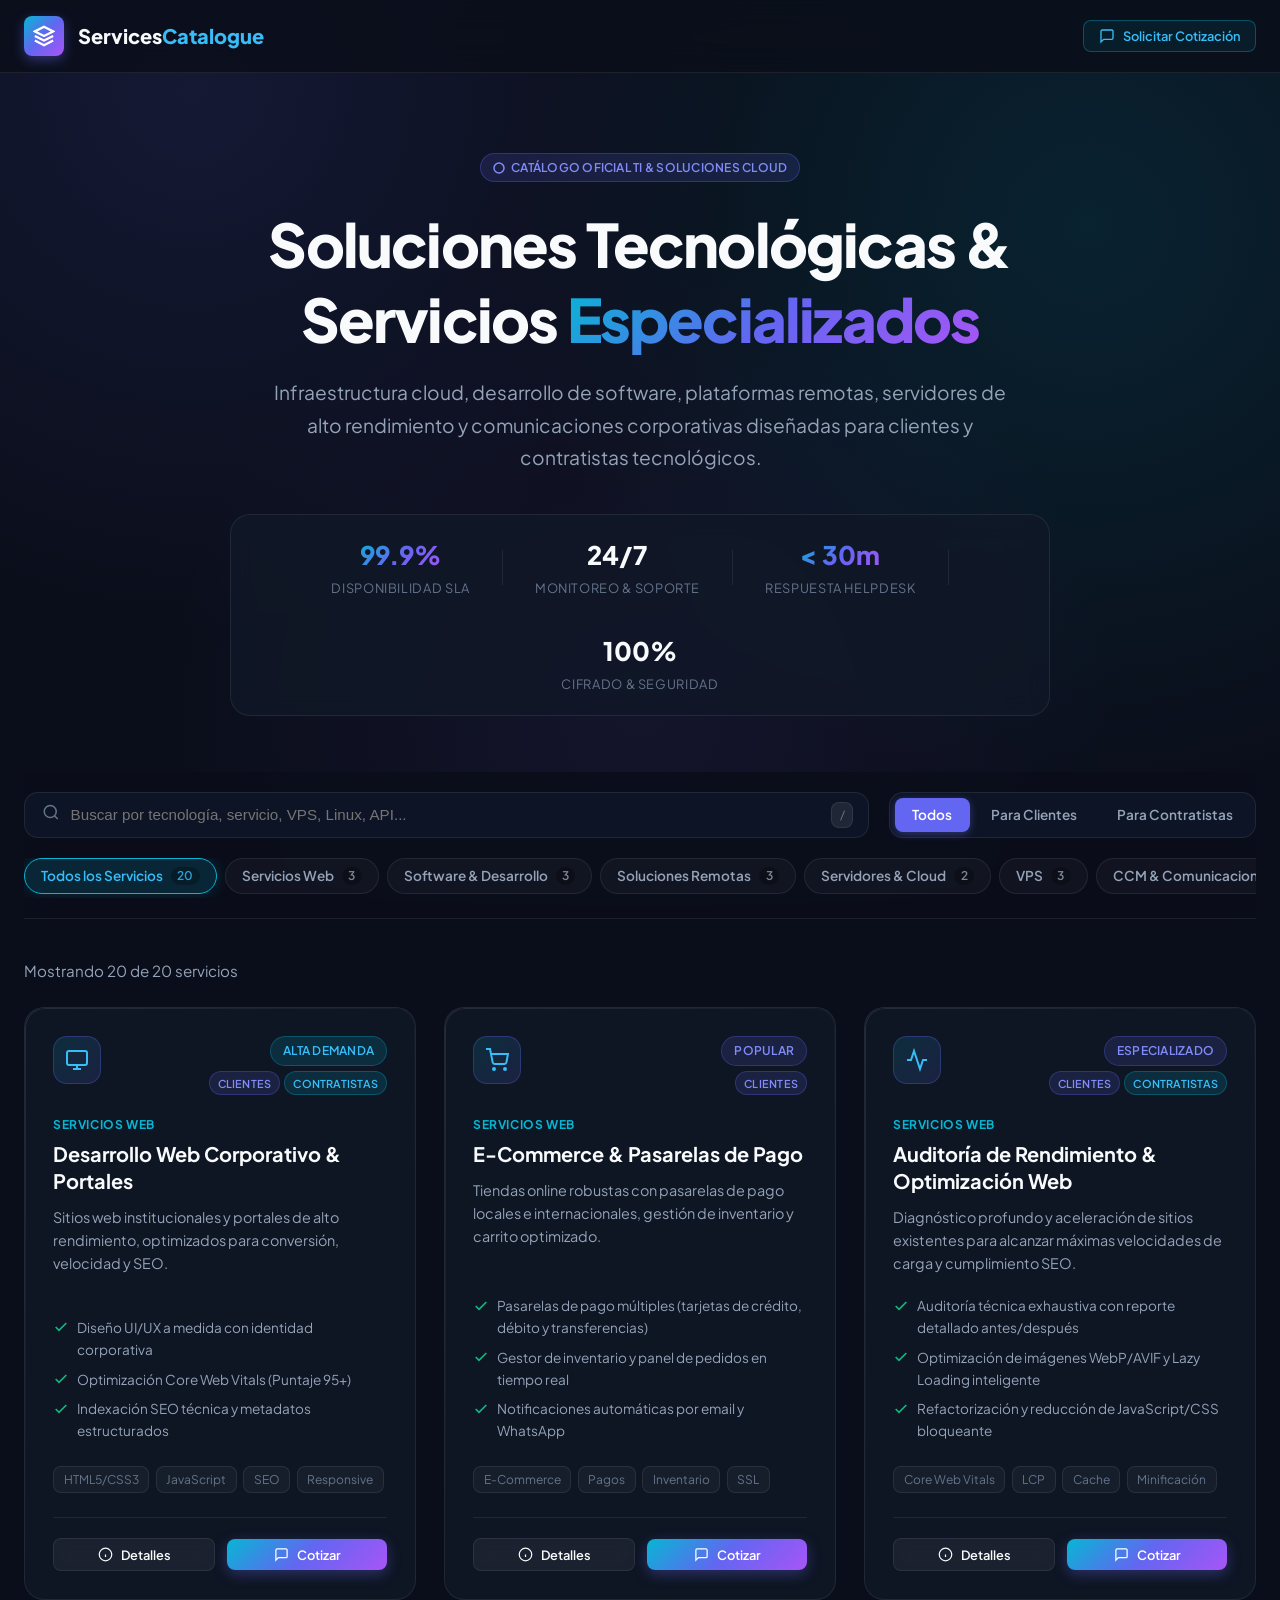
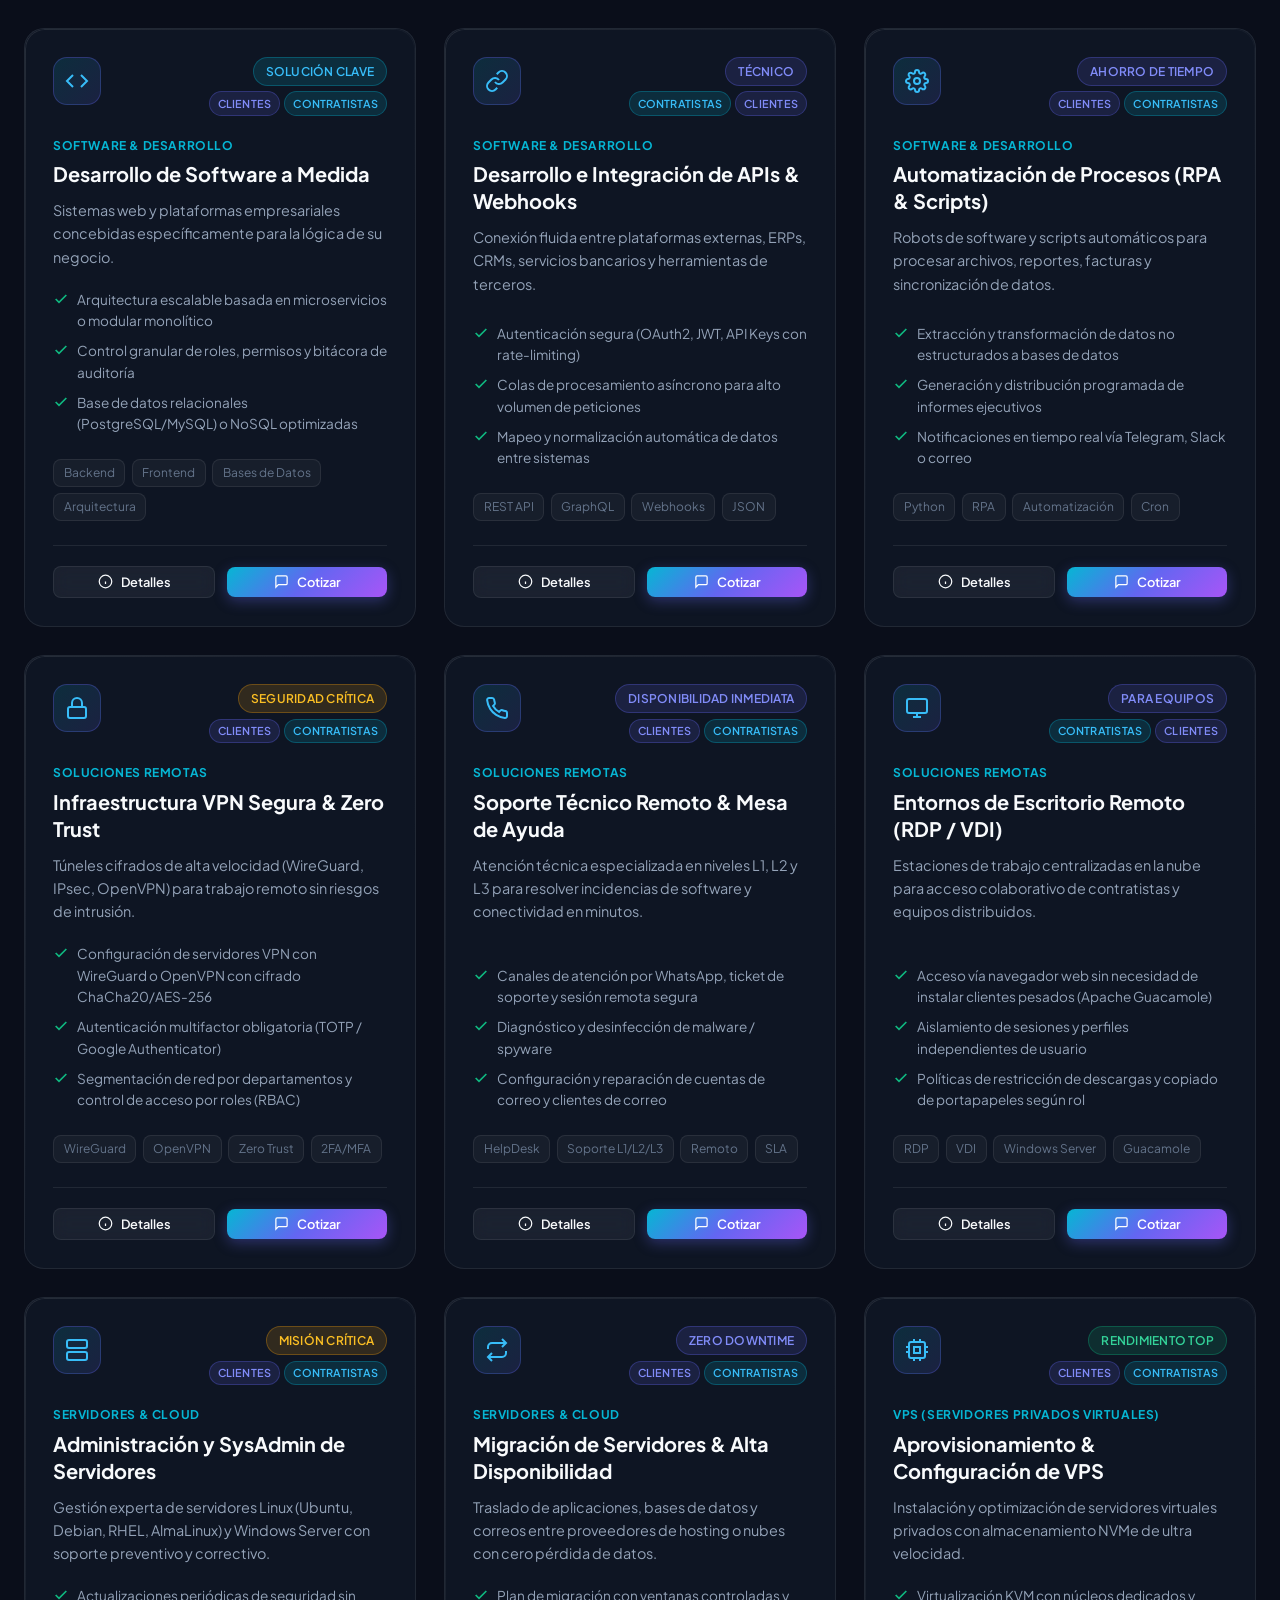
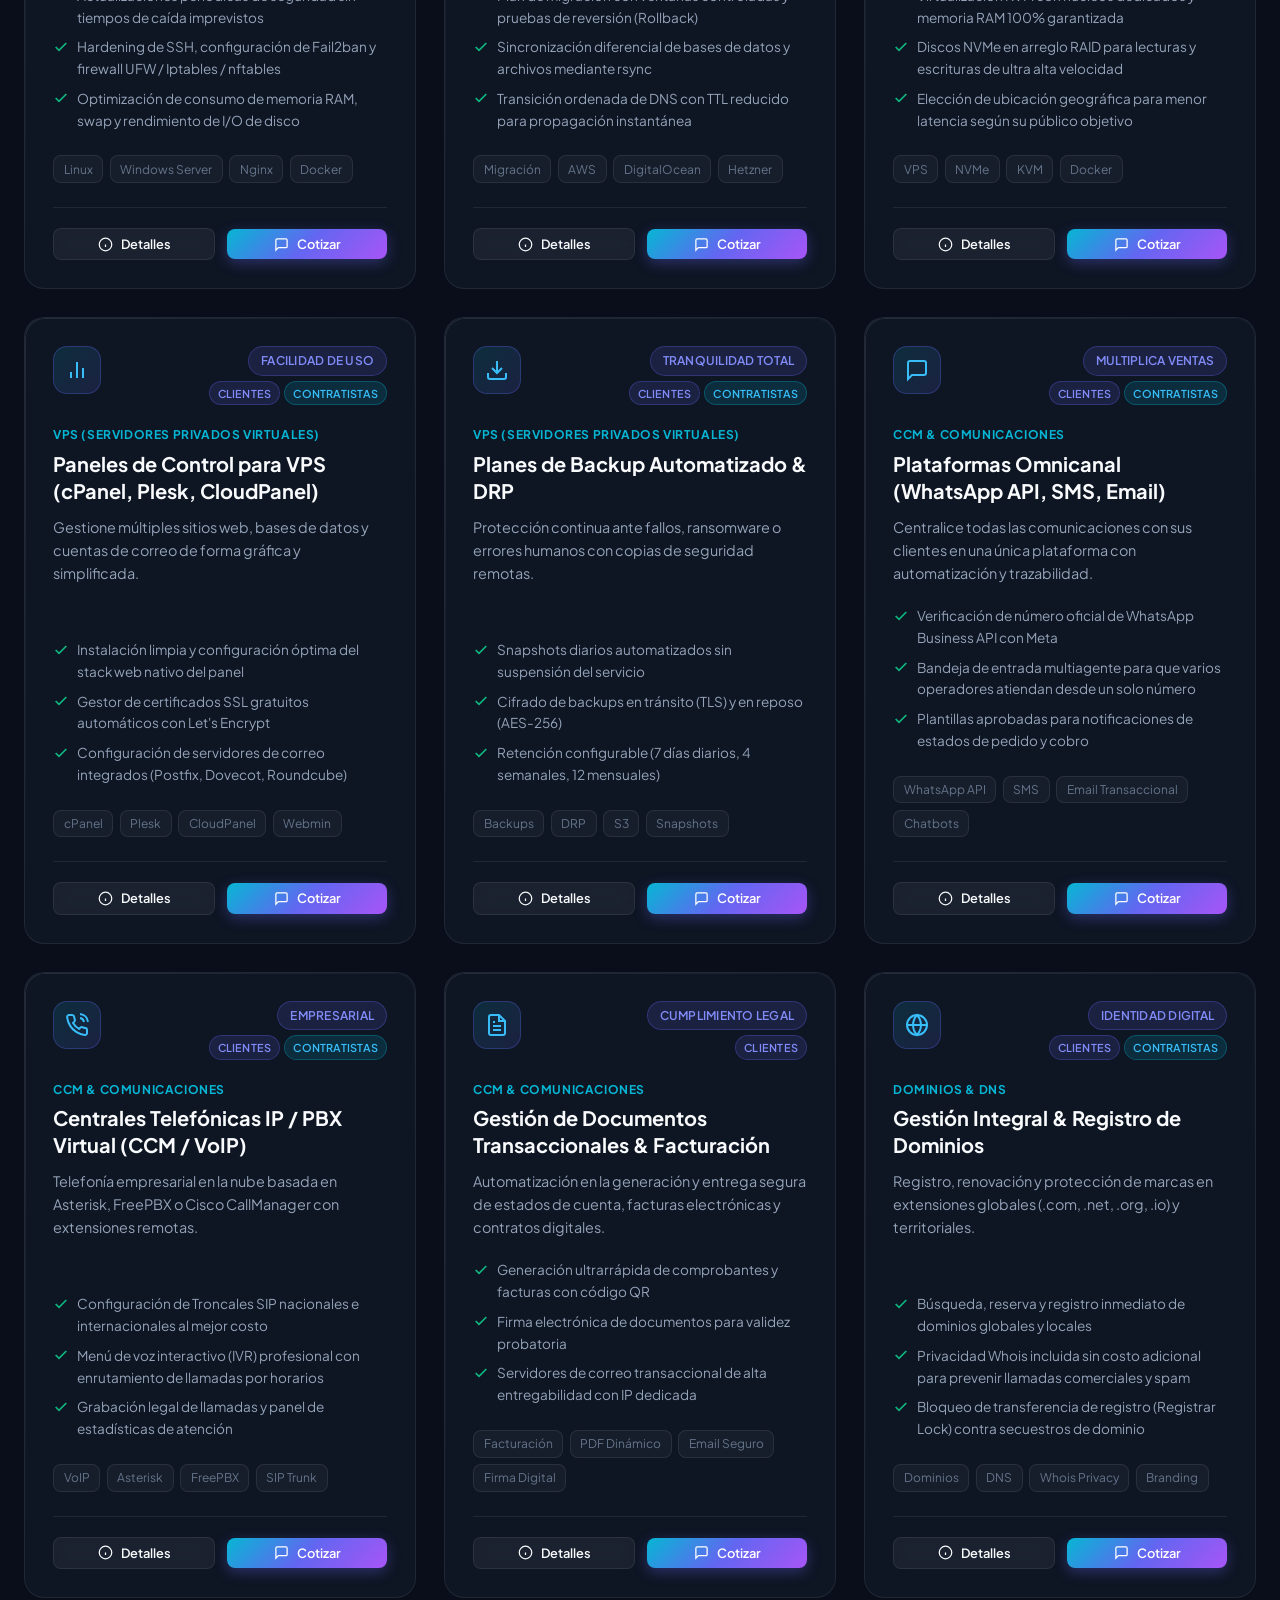
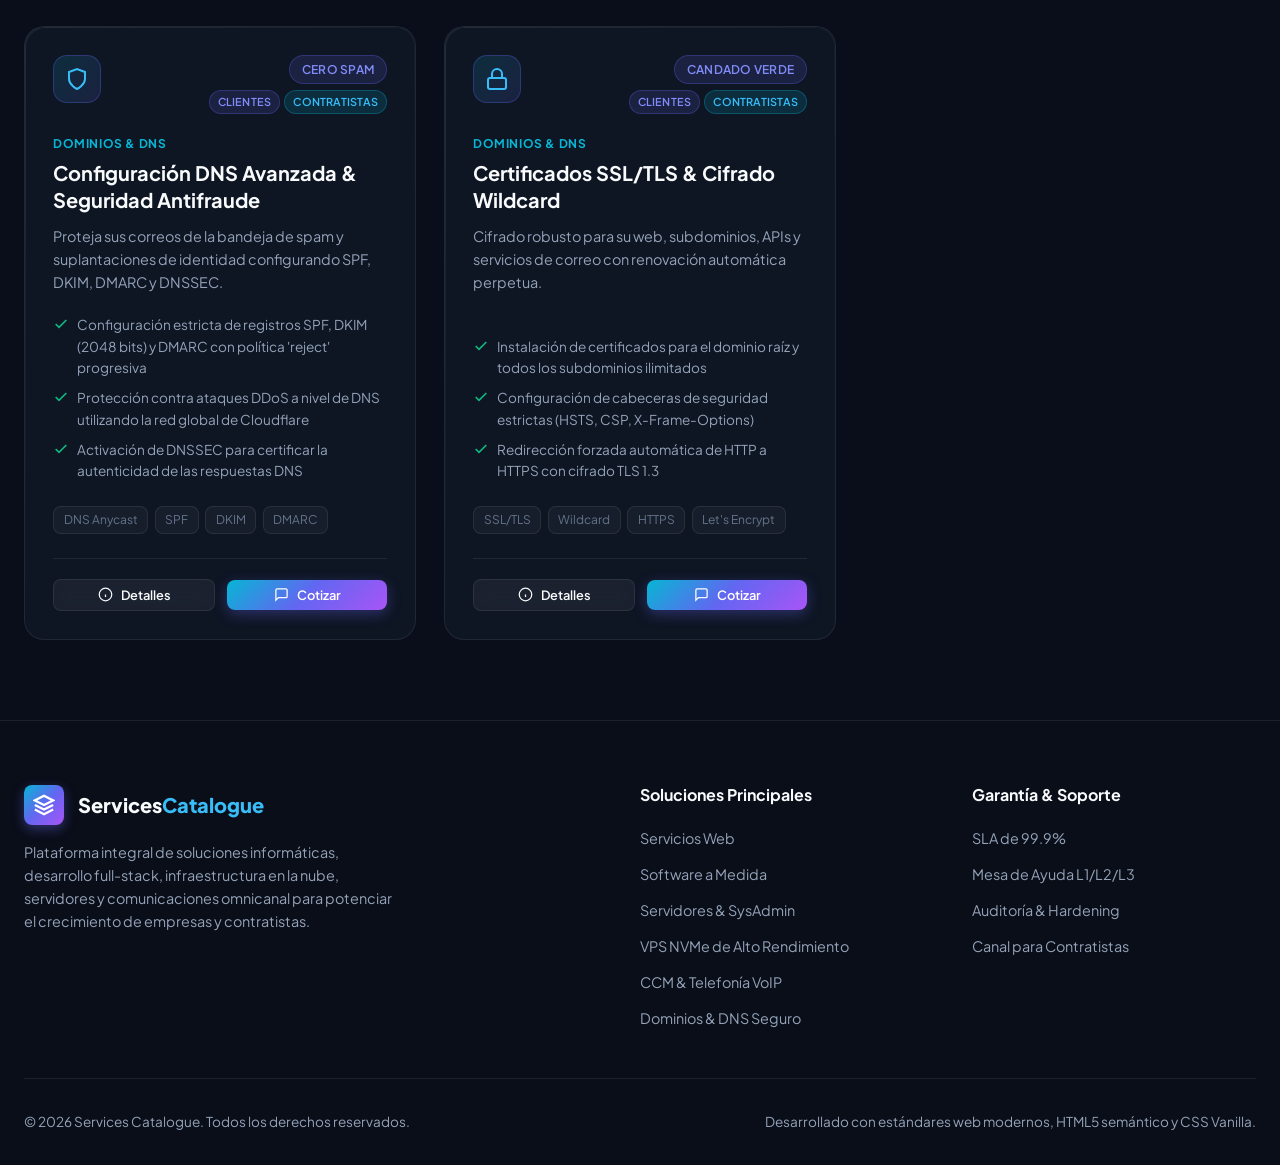
==== index.html @ f64a6421 "feat: inicializar catalogo de servicios TI y soluciones cloud" ====
<!DOCTYPE html>
<html lang="es">
<head>
  <meta charset="UTF-8">
  <meta name="viewport" content="width=device-width, initial-scale=1.0">
  <title>Catálogo de Servicios & Soluciones Tecnológicas</title>
  <meta name="description" content="Catálogo profesional de servicios web, desarrollo de software, soluciones remotas, administración de servidores, VPS, CCM y gestión de dominios para clientes y contratistas.">
  <meta name="keywords" content="servicios web, desarrollo de software, soluciones remotas, servidores cloud, VPS NVMe, CCM, telefonía IP, gestión de dominios, DNS, soporte para contratistas">
  <meta name="theme-color" content="#0a0e1a">

  <!-- Open Graph -->
  <meta property="og:title" content="Catálogo de Servicios & Soluciones Tecnológicas">
  <meta property="og:description" content="Infraestructura, desarrollo y servicios de TI de alto nivel para empresas y contratistas.">
  <meta property="og:type" content="website">

  <!-- Google Fonts: Plus Jakarta Sans -->
  <link rel="preconnect" href="https://fonts.googleapis.com">
  <link rel="preconnect" href="https://fonts.gstatic.com" crossorigin>
  <link href="https://fonts.googleapis.com/css2?family=Plus+Jakarta+Sans:wght@400;500;600;700;800&display=swap" rel="stylesheet">

  <!-- CSS Stylesheets -->
  <link rel="stylesheet" href="styles/main.css">
  <link rel="stylesheet" href="styles/components.css">
  <link rel="stylesheet" href="styles/animations.css">
</head>
<body>

  <!-- Top Navigation Bar -->
  <header class="navbar" id="top-nav">
    <div class="container nav-container">
      <a href="#" class="brand" aria-label="Inicio del Catálogo de Servicios">
        <div class="brand-icon">
          <svg width="22" height="22" viewBox="0 0 24 24" fill="none" stroke="currentColor" stroke-width="2.5">
            <polygon points="12 2 2 7 12 12 22 7 12 2"></polygon>
            <polyline points="2 17 12 22 22 17"></polyline>
            <polyline points="2 12 12 17 22 12"></polyline>
          </svg>
        </div>
        <div class="brand-text">Services<span>Catalogue</span></div>
      </a>

      <div class="nav-actions">
        <button class="btn btn-outline-cyan btn-sm" onclick="window.openQuoteModal()" id="nav-quote-btn">
          <svg width="16" height="16" viewBox="0 0 24 24" fill="none" stroke="currentColor" stroke-width="2">
            <path d="M21 15a2 2 0 0 1-2 2H7l-4 4V5a2 2 0 0 1 2-2h14a2 2 0 0 1 2 2z"></path>
          </svg>
          Solicitar Cotización
        </button>
      </div>
    </div>
  </header>

  <!-- Hero Section -->
  <section class="hero" id="hero-section">
    <div class="container">
      <div class="hero-pill">
        <span class="badge badge-primary">
          <svg width="12" height="12" viewBox="0 0 24 24" fill="none" stroke="currentColor" stroke-width="3">
            <circle cx="12" cy="12" r="10"></circle>
          </svg>
          Catálogo Oficial TI & Soluciones Cloud
        </span>
      </div>

      <h1 class="hero-title">
        Soluciones Tecnológicas & Servicios <span class="text-gradient">Especializados</span>
      </h1>

      <p class="hero-subtitle">
        Infraestructura cloud, desarrollo de software, plataformas remotas, servidores de alto rendimiento y comunicaciones corporativas diseñadas para clientes y contratistas tecnológicos.
      </p>

      <!-- Live Highlights / Stats -->
      <div class="hero-stats">
        <div class="stat-item">
          <span class="stat-value text-gradient">99.9%</span>
          <span class="stat-label">Disponibilidad SLA</span>
        </div>
        <div class="stat-divider"></div>
        <div class="stat-item">
          <span class="stat-value">24/7</span>
          <span class="stat-label">Monitoreo & Soporte</span>
        </div>
        <div class="stat-divider"></div>
        <div class="stat-item">
          <span class="stat-value text-gradient">&lt; 30m</span>
          <span class="stat-label">Respuesta HelpDesk</span>
        </div>
        <div class="stat-divider"></div>
        <div class="stat-item">
          <span class="stat-value">100%</span>
          <span class="stat-label">Cifrado & Seguridad</span>
        </div>
      </div>
    </div>
  </section>

  <!-- Catalogue Controls & Main Listing -->
  <main class="container" id="main-content">
    
    <!-- Filter Controls Bar -->
    <section class="catalogue-controls" aria-label="Controles de búsqueda y filtros del catálogo">
      <div class="search-audience-row">
        <!-- Search Input -->
        <div class="search-box-wrapper">
          <span class="search-icon">
            <svg width="18" height="18" viewBox="0 0 24 24" fill="none" stroke="currentColor" stroke-width="2">
              <circle cx="11" cy="11" r="8"></circle>
              <line x1="21" y1="21" x2="16.65" y2="16.65"></line>
            </svg>
          </span>
          <input 
            type="search" 
            id="search-input" 
            class="search-input" 
            placeholder="Buscar por tecnología, servicio, VPS, Linux, API..." 
            aria-label="Buscar en el catálogo de servicios"
          >
          <span class="search-shortcut" title="Presione la tecla / para buscar">/</span>
        </div>

        <!-- Target Audience Toggle -->
        <div class="audience-toggle" role="group" aria-label="Filtrar por perfil de usuario">
          <button class="audience-btn active" data-audience="all">Todos</button>
          <button class="audience-btn" data-audience="clients">Para Clientes</button>
          <button class="audience-btn" data-audience="contractors">Para Contratistas</button>
        </div>
      </div>

      <!-- Category Filter Pills -->
      <nav class="category-filters" id="category-filters" aria-label="Filtro por categoría de servicio">
        <!-- Rendered dynamically by catalogue.js -->
      </nav>
    </section>

    <!-- Services Results Section -->
    <section aria-label="Listado de servicios disponibles">
      <div class="results-header">
        <span class="results-count" id="results-count">Cargando catálogo...</span>
      </div>

      <!-- Dynamic Grid -->
      <div class="services-grid" id="services-grid">
        <!-- Injected via catalogue.js -->
      </div>
    </section>

  </main>

  <!-- Service Details Modal Dialog (Native HTML5 <dialog>) -->
  <dialog id="service-modal" class="custom-modal" aria-labelledby="modal-service-title">
    <div class="modal-header">
      <span class="badge badge-primary">Especificación Técnica</span>
      <button class="modal-close-btn modal-close-trigger" aria-label="Cerrar modal">
        <svg width="20" height="20" viewBox="0 0 24 24" fill="none" stroke="currentColor" stroke-width="2">
          <line x1="18" y1="6" x2="6" y2="18"></line>
          <line x1="6" y1="6" x2="18" y2="18"></line>
        </svg>
      </button>
    </div>
    <div class="modal-body" id="modal-service-details">
      <!-- Dynamic details rendered via modal.js -->
    </div>
    <div class="modal-footer">
      <button class="btn btn-secondary modal-close-trigger">Cerrar</button>
      <button class="btn btn-primary" id="modal-action-quote-btn">
        <svg width="16" height="16" viewBox="0 0 24 24" fill="none" stroke="currentColor" stroke-width="2">
          <path d="M21 15a2 2 0 0 1-2 2H7l-4 4V5a2 2 0 0 1 2-2h14a2 2 0 0 1 2 2z"></path>
        </svg>
        Cotizar Este Servicio
      </button>
    </div>
  </dialog>

  <!-- Contact & Quote Request Modal Dialog -->
  <dialog id="quote-modal" class="custom-modal" aria-labelledby="modal-quote-title">
    <div class="modal-header">
      <div style="display: flex; align-items: center; gap: 0.5rem;">
        <span class="badge badge-cyan">Atención Comercial & Técnica</span>
      </div>
      <button class="modal-close-btn modal-close-trigger" aria-label="Cerrar modal">
        <svg width="20" height="20" viewBox="0 0 24 24" fill="none" stroke="currentColor" stroke-width="2">
          <line x1="18" y1="6" x2="6" y2="18"></line>
          <line x1="6" y1="6" x2="18" y2="18"></line>
        </svg>
      </button>
    </div>
    <form id="quote-form" method="dialog">
      <div class="modal-body">
        <h2 id="modal-quote-title" class="modal-title" style="margin-bottom: 0.5rem;">Solicitud de Cotización & Consulta</h2>
        <p class="modal-desc" style="margin-bottom: 1.5rem;">
          Complete este formulario para coordinar requerimientos técnicos, cotizaciones personalizadas o soporte con nuestros especialistas.
        </p>

        <div class="form-group">
          <label class="form-label" for="quote-name">Nombre y Apellidos *</label>
          <input type="text" id="quote-name" class="form-input" placeholder="Ej. Carlos Mendoza" required>
        </div>

        <div class="form-group">
          <label class="form-label" for="quote-contact">Correo Electrónico o WhatsApp *</label>
          <input type="text" id="quote-contact" class="form-input" placeholder="Ej. contacto@empresa.com o +1 555 123 4567" required>
        </div>

        <div class="form-group">
          <label class="form-label" for="quote-type">Perfil de Solicitante *</label>
          <select id="quote-type" class="form-select" required>
            <option value="Cliente">Cliente Final / Empresa</option>
            <option value="Contratista">Contratista Tecnológico / Aliado</option>
            <option value="Consultoría">Consultoría Técnica Independiente</option>
          </select>
        </div>

        <div class="form-group">
          <label class="form-label" for="quote-service-select">Servicio Seleccionado</label>
          <select id="quote-service-select" class="form-select">
            <!-- Populated via modal.js -->
          </select>
        </div>

        <div class="form-group">
          <label class="form-label" for="quote-notes">Detalles del Proyecto o Requerimiento</label>
          <textarea id="quote-notes" class="form-textarea" placeholder="Describa el alcance, número de usuarios, características de servidor o plazos requeridos..."></textarea>
        </div>
      </div>
      <div class="modal-footer">
        <button type="button" class="btn btn-secondary modal-close-trigger">Cancelar</button>
        <button type="submit" class="btn btn-primary">
          <svg width="16" height="16" viewBox="0 0 24 24" fill="none" stroke="currentColor" stroke-width="2">
            <line x1="22" y1="2" x2="11" y2="13"></line>
            <polygon points="22 2 15 22 11 13 2 9 22 2"></polygon>
          </svg>
          Enviar Solicitud
        </button>
      </div>
    </form>
  </dialog>

  <!-- Site Footer -->
  <footer class="footer">
    <div class="container">
      <div class="footer-grid">
        <div class="footer-brand">
          <div class="brand">
            <div class="brand-icon">
              <svg width="22" height="22" viewBox="0 0 24 24" fill="none" stroke="currentColor" stroke-width="2.5">
                <polygon points="12 2 2 7 12 12 22 7 12 2"></polygon>
                <polyline points="2 17 12 22 22 17"></polyline>
                <polyline points="2 12 12 17 22 12"></polyline>
              </svg>
            </div>
            <div class="brand-text">Services<span>Catalogue</span></div>
          </div>
          <p>
            Plataforma integral de soluciones informáticas, desarrollo full-stack, infraestructura en la nube, servidores y comunicaciones omnicanal para potenciar el crecimiento de empresas y contratistas.
          </p>
        </div>

        <div class="footer-col">
          <h4>Soluciones Principales</h4>
          <ul class="footer-links">
            <li><a href="#" onclick="document.querySelector('[data-category=web]').click(); return false;">Servicios Web</a></li>
            <li><a href="#" onclick="document.querySelector('[data-category=software]').click(); return false;">Software a Medida</a></li>
            <li><a href="#" onclick="document.querySelector('[data-category=servidores]').click(); return false;">Servidores & SysAdmin</a></li>
            <li><a href="#" onclick="document.querySelector('[data-category=vps]').click(); return false;">VPS NVMe de Alto Rendimiento</a></li>
            <li><a href="#" onclick="document.querySelector('[data-category=ccm]').click(); return false;">CCM & Telefonía VoIP</a></li>
            <li><a href="#" onclick="document.querySelector('[data-category=dominios]').click(); return false;">Dominios & DNS Seguro</a></li>
          </ul>
        </div>

        <div class="footer-col">
          <h4>Garantía & Soporte</h4>
          <ul class="footer-links">
            <li><a href="#hero-section">SLA de 99.9%</a></li>
            <li><a href="#hero-section">Mesa de Ayuda L1/L2/L3</a></li>
            <li><a href="#hero-section">Auditoría & Hardening</a></li>
            <li><a href="javascript:void(0)" onclick="window.openQuoteModal()">Canal para Contratistas</a></li>
          </ul>
        </div>
      </div>

      <div class="footer-bottom">
        <p>&copy; 2026 Services Catalogue. Todos los derechos reservados.</p>
        <p>Desarrollado con estándares web modernos, HTML5 semántico y CSS Vanilla.</p>
      </div>
    </div>
  </footer>

  <!-- Scripts -->
  <script src="js/data.js"></script>
  <script src="js/modal.js"></script>
  <script src="js/catalogue.js"></script>
</body>
</html>
---- styles/main.css ----
/* ==========================================================================
   DESIGN TOKENS & BASE STYLING
   Catálogo de Servicios y Soluciones Tecnológicas
   ========================================================================== */

:root {
  /* Color Palette */
  --bg-primary: #0a0e1a;
  --bg-secondary: #0f172a;
  --bg-card: rgba(17, 24, 39, 0.75);
  --bg-card-hover: rgba(30, 41, 59, 0.85);
  --bg-glass: rgba(15, 23, 42, 0.65);
  --bg-input: rgba(15, 23, 42, 0.8);

  /* Borders & Dividers */
  --border-subtle: rgba(255, 255, 255, 0.08);
  --border-highlight: rgba(99, 102, 241, 0.3);
  --border-glow: rgba(56, 189, 248, 0.4);

  /* Accents & Brand */
  --accent-cyan: #06b6d4;
  --accent-cyan-light: #38bdf8;
  --accent-indigo: #6366f1;
  --accent-purple: #8b5cf6;
  --accent-emerald: #10b981;
  --accent-amber: #f59e0b;
  --accent-gradient: linear-gradient(135deg, #06b6d4 0%, #6366f1 50%, #a855f7 100%);
  --accent-gradient-subtle: linear-gradient(135deg, rgba(6, 182, 212, 0.15) 0%, rgba(99, 102, 241, 0.15) 100%);
  --accent-gradient-hover: linear-gradient(135deg, #0891b2 0%, #4f46e5 50%, #9333ea 100%);

  /* Typography Colors */
  --text-main: #f8fafc;
  --text-muted: #94a3b8;
  --text-dim: #64748b;
  --text-accent: #38bdf8;

  /* Shadows */
  --shadow-sm: 0 2px 8px rgba(0, 0, 0, 0.3);
  --shadow-md: 0 8px 24px -4px rgba(0, 0, 0, 0.45);
  --shadow-lg: 0 20px 40px -8px rgba(0, 0, 0, 0.6);
  --shadow-glow: 0 0 25px rgba(99, 102, 241, 0.25);
  --shadow-glow-cyan: 0 0 30px rgba(6, 182, 212, 0.25);

  /* Radii */
  --radius-sm: 8px;
  --radius-md: 14px;
  --radius-lg: 20px;
  --radius-full: 9999px;

  /* Spacing & Layout */
  --max-width: 1280px;
  --transition-fast: 0.2s cubic-bezier(0.16, 1, 0.3, 1);
  --transition-normal: 0.3s cubic-bezier(0.16, 1, 0.3, 1);
}

/* Reset & Box Sizing */
*, *::before, *::after {
  box-sizing: border-box;
  margin: 0;
  padding: 0;
}

html {
  font-family: 'Plus Jakarta Sans', system-ui, -apple-system, BlinkMacSystemFont, 'Segoe UI', Roboto, sans-serif;
  color: var(--text-main);
  background-color: var(--bg-primary);
  line-height: 1.6;
  scroll-behavior: smooth;
  -webkit-font-smoothing: antialiased;
}

body {
  min-height: 100vh;
  display: flex;
  flex-direction: column;
  overflow-x: hidden;
  background-image: 
    radial-gradient(circle at 15% 10%, rgba(99, 102, 241, 0.12) 0%, transparent 40%),
    radial-gradient(circle at 85% 25%, rgba(6, 182, 212, 0.12) 0%, transparent 45%),
    radial-gradient(circle at 50% 80%, rgba(139, 92, 246, 0.08) 0%, transparent 50%);
  background-attachment: fixed;
}

/* Custom Scrollbar */
::-webkit-scrollbar {
  width: 8px;
  height: 8px;
}

::-webkit-scrollbar-track {
  background: var(--bg-primary);
}

::-webkit-scrollbar-thumb {
  background: #1e293b;
  border-radius: var(--radius-full);
}

::-webkit-scrollbar-thumb:hover {
  background: #334155;
}

/* Base Typography */
h1, h2, h3, h4, h5, h6 {
  color: var(--text-main);
  font-weight: 700;
  line-height: 1.25;
}

p {
  color: var(--text-muted);
}

a {
  color: var(--accent-cyan-light);
  text-decoration: none;
  transition: color var(--transition-fast);
}

a:hover {
  color: #fff;
}

button {
  cursor: pointer;
  font-family: inherit;
  border: none;
  background: none;
}

/* Container */
.container {
  width: 100%;
  max-width: var(--max-width);
  margin: 0 auto;
  padding: 0 1.5rem;
}

/* Badges */
.badge {
  display: inline-flex;
  align-items: center;
  gap: 0.4rem;
  padding: 0.25rem 0.75rem;
  font-size: 0.75rem;
  font-weight: 600;
  border-radius: var(--radius-full);
  letter-spacing: 0.02em;
  text-transform: uppercase;
}

.badge-primary {
  background: rgba(99, 102, 241, 0.15);
  color: #818cf8;
  border: 1px solid rgba(99, 102, 241, 0.3);
}

.badge-cyan {
  background: rgba(6, 182, 212, 0.15);
  color: #38bdf8;
  border: 1px solid rgba(6, 182, 212, 0.3);
}

.badge-emerald {
  background: rgba(16, 185, 129, 0.15);
  color: #34d399;
  border: 1px solid rgba(16, 185, 129, 0.3);
}

.badge-amber {
  background: rgba(245, 158, 11, 0.15);
  color: #fbbf24;
  border: 1px solid rgba(245, 158, 11, 0.3);
}

/* Buttons */
.btn {
  display: inline-flex;
  align-items: center;
  justify-content: center;
  gap: 0.5rem;
  padding: 0.65rem 1.35rem;
  font-size: 0.875rem;
  font-weight: 600;
  border-radius: var(--radius-md);
  transition: all var(--transition-fast);
  white-space: nowrap;
}

.btn-primary {
  background: var(--accent-gradient);
  color: #ffffff;
  box-shadow: 0 4px 14px rgba(99, 102, 241, 0.35);
}

.btn-primary:hover {
  background: var(--accent-gradient-hover);
  transform: translateY(-2px);
  box-shadow: 0 6px 20px rgba(99, 102, 241, 0.5);
  color: #ffffff;
}

.btn-secondary {
  background: rgba(255, 255, 255, 0.05);
  color: var(--text-main);
  border: 1px solid var(--border-subtle);
  backdrop-filter: blur(8px);
}

.btn-secondary:hover {
  background: rgba(255, 255, 255, 0.1);
  border-color: rgba(255, 255, 255, 0.2);
  transform: translateY(-2px);
  color: #ffffff;
}

.btn-outline-cyan {
  background: rgba(6, 182, 212, 0.08);
  color: var(--accent-cyan-light);
  border: 1px solid rgba(6, 182, 212, 0.35);
}

.btn-outline-cyan:hover {
  background: rgba(6, 182, 212, 0.2);
  border-color: var(--accent-cyan-light);
  color: #ffffff;
}

.btn-sm {
  padding: 0.45rem 0.9rem;
  font-size: 0.8rem;
  border-radius: var(--radius-sm);
}

/* Gradient Text */
.text-gradient {
  background: var(--accent-gradient);
  -webkit-background-clip: text;
  -webkit-text-fill-color: transparent;
}
---- styles/components.css ----
/* ==========================================================================
   COMPONENTS & LAYOUT STYLING
   ========================================================================== */

/* --- NAVBAR --- */
.navbar {
  position: sticky;
  top: 0;
  z-index: 100;
  background: rgba(10, 14, 26, 0.8);
  backdrop-filter: blur(16px);
  -webkit-backdrop-filter: blur(16px);
  border-bottom: 1px solid var(--border-subtle);
  transition: all var(--transition-fast);
}

.nav-container {
  display: flex;
  align-items: center;
  justify-content: space-between;
  height: 4.5rem;
}

.brand {
  display: flex;
  align-items: center;
  gap: 0.85rem;
  font-size: 1.25rem;
  font-weight: 800;
  color: var(--text-main);
  text-decoration: none;
}

.brand-icon {
  width: 40px;
  height: 40px;
  border-radius: var(--radius-sm);
  background: var(--accent-gradient);
  display: flex;
  align-items: center;
  justify-content: center;
  color: #fff;
  box-shadow: 0 4px 12px rgba(99, 102, 241, 0.4);
}

.brand-text span {
  color: var(--accent-cyan-light);
}

.nav-actions {
  display: flex;
  align-items: center;
  gap: 1rem;
}

/* --- HERO SECTION --- */
.hero {
  padding: 5rem 0 3.5rem;
  text-align: center;
  position: relative;
}

.hero-pill {
  margin-bottom: 1.5rem;
}

.hero-title {
  font-size: clamp(2.25rem, 5vw, 3.75rem);
  font-weight: 800;
  letter-spacing: -0.03em;
  margin-bottom: 1.25rem;
  max-width: 900px;
  margin-left: auto;
  margin-right: auto;
}

.hero-subtitle {
  font-size: clamp(1rem, 2vw, 1.2rem);
  max-width: 760px;
  margin: 0 auto 2.5rem;
  color: var(--text-muted);
  line-height: 1.7;
}

.hero-stats {
  display: flex;
  align-items: center;
  justify-content: center;
  flex-wrap: wrap;
  gap: 2rem;
  margin-top: 2rem;
  padding: 1.25rem 2rem;
  background: var(--bg-card);
  backdrop-filter: blur(12px);
  border: 1px solid var(--border-subtle);
  border-radius: var(--radius-lg);
  max-width: 820px;
  margin-left: auto;
  margin-right: auto;
}

.stat-item {
  display: flex;
  flex-direction: column;
  align-items: center;
}

.stat-value {
  font-size: 1.6rem;
  font-weight: 800;
  color: var(--text-main);
}

.stat-label {
  font-size: 0.8rem;
  color: var(--text-dim);
  text-transform: uppercase;
  letter-spacing: 0.05em;
  margin-top: 0.15rem;
}

.stat-divider {
  width: 1px;
  height: 35px;
  background: var(--border-subtle);
}

/* --- CONTROLS & FILTER BAR --- */
.catalogue-controls {
  position: sticky;
  top: 4.5rem;
  z-index: 90;
  background: rgba(10, 14, 26, 0.9);
  backdrop-filter: blur(16px);
  -webkit-backdrop-filter: blur(16px);
  padding: 1.25rem 0;
  border-bottom: 1px solid var(--border-subtle);
  margin-bottom: 2.5rem;
}

.search-audience-row {
  display: flex;
  align-items: center;
  justify-content: space-between;
  gap: 1.25rem;
  margin-bottom: 1.25rem;
  flex-wrap: wrap;
}

.search-box-wrapper {
  position: relative;
  flex: 1;
  min-width: 280px;
}

.search-icon {
  position: absolute;
  left: 1.1rem;
  top: 50%;
  transform: translateY(-50%);
  color: var(--text-dim);
  pointer-events: none;
}

.search-input {
  width: 100%;
  padding: 0.85rem 3rem 0.85rem 2.85rem;
  background: var(--bg-input);
  border: 1px solid var(--border-subtle);
  border-radius: var(--radius-md);
  color: var(--text-main);
  font-size: 0.95rem;
  transition: all var(--transition-fast);
}

.search-input:focus {
  outline: none;
  border-color: var(--accent-cyan);
  box-shadow: 0 0 0 3px rgba(6, 182, 212, 0.2);
  background: rgba(15, 23, 42, 0.95);
}

.search-shortcut {
  position: absolute;
  right: 1rem;
  top: 50%;
  transform: translateY(-50%);
  background: rgba(255, 255, 255, 0.08);
  border: 1px solid var(--border-subtle);
  color: var(--text-dim);
  font-size: 0.75rem;
  padding: 0.15rem 0.45rem;
  border-radius: var(--radius-sm);
  pointer-events: none;
}

/* Audience Toggle */
.audience-toggle {
  display: flex;
  background: var(--bg-input);
  border: 1px solid var(--border-subtle);
  border-radius: var(--radius-md);
  padding: 0.3rem;
  gap: 0.25rem;
}

.audience-btn {
  padding: 0.55rem 1.1rem;
  font-size: 0.85rem;
  font-weight: 600;
  color: var(--text-muted);
  border-radius: var(--radius-sm);
  transition: all var(--transition-fast);
}

.audience-btn.active {
  background: var(--accent-indigo);
  color: #fff;
  box-shadow: 0 2px 8px rgba(99, 102, 241, 0.4);
}

/* Category Filter Pills */
.category-filters {
  display: flex;
  align-items: center;
  gap: 0.5rem;
  overflow-x: auto;
  padding-bottom: 0.25rem;
  scrollbar-width: none;
}

.category-filters::-webkit-scrollbar {
  display: none;
}

.filter-pill {
  display: inline-flex;
  align-items: center;
  gap: 0.5rem;
  padding: 0.5rem 1rem;
  background: rgba(255, 255, 255, 0.03);
  border: 1px solid var(--border-subtle);
  border-radius: var(--radius-full);
  color: var(--text-muted);
  font-size: 0.85rem;
  font-weight: 600;
  white-space: nowrap;
  transition: all var(--transition-fast);
}

.filter-pill:hover {
  background: rgba(255, 255, 255, 0.08);
  color: var(--text-main);
  border-color: rgba(255, 255, 255, 0.15);
}

.filter-pill.active {
  background: rgba(6, 182, 212, 0.15);
  color: var(--accent-cyan-light);
  border-color: var(--accent-cyan);
  box-shadow: 0 0 14px rgba(6, 182, 212, 0.2);
}

.filter-pill-count {
  font-size: 0.75rem;
  background: rgba(0, 0, 0, 0.3);
  padding: 0.1rem 0.4rem;
  border-radius: var(--radius-full);
  opacity: 0.8;
}

/* --- SERVICES GRID --- */
.results-header {
  display: flex;
  align-items: center;
  justify-content: space-between;
  margin-bottom: 1.5rem;
}

.results-count {
  font-size: 0.95rem;
  color: var(--text-muted);
}

.services-grid {
  display: grid;
  grid-template-columns: repeat(auto-fill, minmax(350px, 1fr));
  gap: 1.75rem;
  margin-bottom: 5rem;
}

/* Service Card */
.service-card {
  background: var(--bg-card);
  backdrop-filter: blur(12px);
  -webkit-backdrop-filter: blur(12px);
  border: 1px solid var(--border-subtle);
  border-radius: var(--radius-lg);
  padding: 1.75rem;
  display: flex;
  flex-direction: column;
  transition: all var(--transition-normal);
  position: relative;
  overflow: hidden;
}

.service-card::before {
  content: '';
  position: absolute;
  inset: 0;
  border-radius: var(--radius-lg);
  padding: 1px;
  background: linear-gradient(135deg, rgba(255, 255, 255, 0.1), transparent 60%);
  -webkit-mask: linear-gradient(#fff 0 0) content-box, linear-gradient(#fff 0 0);
  -webkit-mask-composite: xor;
  mask-composite: exclude;
  pointer-events: none;
}

.service-card:hover {
  transform: translateY(-5px);
  background: var(--bg-card-hover);
  border-color: var(--border-highlight);
  box-shadow: var(--shadow-glow);
}

.card-top {
  display: flex;
  align-items: flex-start;
  justify-content: space-between;
  gap: 1rem;
  margin-bottom: 1.25rem;
}

.card-icon-container {
  width: 48px;
  height: 48px;
  border-radius: var(--radius-md);
  background: var(--accent-gradient-subtle);
  border: 1px solid var(--border-highlight);
  display: flex;
  align-items: center;
  justify-content: center;
  color: var(--accent-cyan-light);
  flex-shrink: 0;
}

.card-category {
  font-size: 0.75rem;
  text-transform: uppercase;
  letter-spacing: 0.05em;
  font-weight: 700;
  color: var(--accent-cyan);
  margin-bottom: 0.35rem;
}

.card-title {
  font-size: 1.25rem;
  font-weight: 700;
  margin-bottom: 0.75rem;
  color: var(--text-main);
  line-height: 1.35;
}

.card-desc {
  font-size: 0.9rem;
  color: var(--text-muted);
  line-height: 1.6;
  margin-bottom: 1.25rem;
  flex-grow: 1;
}

/* Feature bullets */
.card-features-list {
  list-style: none;
  margin-bottom: 1.5rem;
  display: flex;
  flex-direction: column;
  gap: 0.5rem;
}

.card-features-list li {
  display: flex;
  align-items: flex-start;
  gap: 0.5rem;
  font-size: 0.85rem;
  color: var(--text-muted);
}

.card-features-list li svg {
  color: var(--accent-emerald);
  flex-shrink: 0;
  margin-top: 0.15rem;
}

/* Tags */
.card-tags {
  display: flex;
  flex-wrap: wrap;
  gap: 0.4rem;
  margin-bottom: 1.5rem;
}

.tag-pill {
  font-size: 0.75rem;
  padding: 0.2rem 0.6rem;
  background: rgba(255, 255, 255, 0.04);
  border: 1px solid var(--border-subtle);
  border-radius: var(--radius-sm);
  color: var(--text-dim);
}

.card-actions {
  display: flex;
  align-items: center;
  gap: 0.75rem;
  margin-top: auto;
  padding-top: 1.25rem;
  border-top: 1px solid var(--border-subtle);
}

/* Empty State */
.empty-state {
  text-align: center;
  padding: 4rem 2rem;
  background: var(--bg-card);
  border: 1px solid var(--border-subtle);
  border-radius: var(--radius-lg);
  max-width: 600px;
  margin: 2rem auto;
}

.empty-state-icon {
  margin-bottom: 1.5rem;
  color: var(--text-dim);
}

.empty-state h3 {
  font-size: 1.35rem;
  margin-bottom: 0.5rem;
}

/* --- MODAL DIALOG --- */
dialog.custom-modal {
  margin: auto;
  border: none;
  border-radius: var(--radius-lg);
  background: #0f172a;
  color: var(--text-main);
  max-width: 650px;
  width: 90vw;
  box-shadow: 0 25px 60px -15px rgba(0, 0, 0, 0.8);
  border: 1px solid rgba(255, 255, 255, 0.15);
  overflow: hidden;
  overscroll-behavior: contain;
}

dialog.custom-modal::backdrop {
  background: rgba(3, 7, 18, 0.75);
  backdrop-filter: blur(8px);
  -webkit-backdrop-filter: blur(8px);
}

.modal-header {
  padding: 1.5rem 1.75rem;
  display: flex;
  align-items: center;
  justify-content: space-between;
  border-bottom: 1px solid var(--border-subtle);
  background: rgba(17, 24, 39, 0.5);
}

.modal-close-btn {
  color: var(--text-muted);
  width: 36px;
  height: 36px;
  border-radius: var(--radius-sm);
  display: flex;
  align-items: center;
  justify-content: center;
  transition: all var(--transition-fast);
}

.modal-close-btn:hover {
  background: rgba(255, 255, 255, 0.1);
  color: #fff;
}

.modal-body {
  padding: 1.75rem;
  max-height: 70vh;
  overflow-y: auto;
}

.modal-category {
  font-size: 0.8rem;
  font-weight: 700;
  text-transform: uppercase;
  color: var(--accent-cyan);
  margin-bottom: 0.5rem;
}

.modal-title {
  font-size: 1.5rem;
  margin-bottom: 1rem;
}

.modal-desc {
  font-size: 0.95rem;
  line-height: 1.7;
  color: var(--text-muted);
  margin-bottom: 1.75rem;
}

.modal-section-title {
  font-size: 1rem;
  font-weight: 700;
  margin-bottom: 0.75rem;
  display: flex;
  align-items: center;
  gap: 0.5rem;
  color: var(--text-main);
}

.modal-meta-grid {
  display: grid;
  grid-template-columns: 1fr 1fr;
  gap: 1rem;
  margin-top: 1.5rem;
  padding: 1.25rem;
  background: rgba(0, 0, 0, 0.25);
  border-radius: var(--radius-md);
  border: 1px solid var(--border-subtle);
}

.modal-meta-item strong {
  display: block;
  font-size: 0.75rem;
  text-transform: uppercase;
  color: var(--text-dim);
  margin-bottom: 0.25rem;
}

.modal-meta-item p {
  font-size: 0.85rem;
  color: var(--text-muted);
}

.modal-footer {
  padding: 1.25rem 1.75rem;
  border-top: 1px solid var(--border-subtle);
  display: flex;
  align-items: center;
  justify-content: flex-end;
  gap: 1rem;
  background: rgba(17, 24, 39, 0.5);
}

/* --- CONTACT / QUOTE DRAWER OR FORM --- */
.form-group {
  margin-bottom: 1.25rem;
}

.form-label {
  display: block;
  font-size: 0.85rem;
  font-weight: 600;
  margin-bottom: 0.4rem;
  color: var(--text-main);
}

.form-input, .form-textarea, .form-select {
  width: 100%;
  padding: 0.75rem 1rem;
  background: var(--bg-input);
  border: 1px solid var(--border-subtle);
  border-radius: var(--radius-md);
  color: var(--text-main);
  font-family: inherit;
  font-size: 0.9rem;
  transition: all var(--transition-fast);
}

.form-input:focus, .form-textarea:focus, .form-select:focus {
  outline: none;
  border-color: var(--accent-cyan);
  box-shadow: 0 0 0 3px rgba(6, 182, 212, 0.2);
}

.form-textarea {
  resize: vertical;
  min-height: 90px;
}

/* --- FOOTER --- */
.footer {
  margin-top: auto;
  border-top: 1px solid var(--border-subtle);
  background: rgba(10, 14, 26, 0.95);
  padding: 4rem 0 2rem;
}

.footer-grid {
  display: grid;
  grid-template-columns: 2fr 1fr 1fr;
  gap: 3rem;
  margin-bottom: 3rem;
}

.footer-brand p {
  margin-top: 1rem;
  max-width: 380px;
  font-size: 0.9rem;
}

.footer-col h4 {
  font-size: 1rem;
  margin-bottom: 1.25rem;
  color: var(--text-main);
}

.footer-links {
  list-style: none;
  display: flex;
  flex-direction: column;
  gap: 0.65rem;
}

.footer-links a {
  color: var(--text-muted);
  font-size: 0.9rem;
  transition: color var(--transition-fast);
}

.footer-links a:hover {
  color: var(--accent-cyan-light);
}

.footer-bottom {
  display: flex;
  align-items: center;
  justify-content: space-between;
  padding-top: 2rem;
  border-top: 1px solid var(--border-subtle);
  font-size: 0.85rem;
  color: var(--text-dim);
  flex-wrap: wrap;
  gap: 1rem;
}

/* Responsive */
@media (max-width: 900px) {
  .footer-grid {
    grid-template-columns: 1fr;
    gap: 2rem;
  }
}

@media (max-width: 768px) {
  .hero-stats {
    flex-direction: column;
    gap: 1rem;
    padding: 1.5rem;
  }
  .stat-divider {
    width: 60px;
    height: 1px;
  }
  .search-audience-row {
    flex-direction: column;
    align-items: stretch;
  }
  .audience-toggle {
    justify-content: center;
  }
  .services-grid {
    grid-template-columns: 1fr;
  }
  .modal-meta-grid {
    grid-template-columns: 1fr;
  }
}
---- styles/animations.css ----
/* ==========================================================================
   ANIMATIONS & MICRO-INTERACTIONS
   ========================================================================== */

@keyframes pulseGlow {
  0%, 100% {
    opacity: 0.6;
    transform: scale(1);
  }
  50% {
    opacity: 0.9;
    transform: scale(1.03);
  }
}

@keyframes fadeIn {
  from {
    opacity: 0;
    transform: translateY(12px);
  }
  to {
    opacity: 1;
    transform: translateY(0);
  }
}

@keyframes modalSlideUp {
  from {
    opacity: 0;
    transform: translateY(20px) scale(0.97);
  }
  to {
    opacity: 1;
    transform: translateY(0) scale(1);
  }
}

.service-card {
  animation: fadeIn 0.4s cubic-bezier(0.16, 1, 0.3, 1) backwards;
}

/* Stagger animations up to 12 items */
.service-card:nth-child(1) { animation-delay: 0.03s; }
.service-card:nth-child(2) { animation-delay: 0.06s; }
.service-card:nth-child(3) { animation-delay: 0.09s; }
.service-card:nth-child(4) { animation-delay: 0.12s; }
.service-card:nth-child(5) { animation-delay: 0.15s; }
.service-card:nth-child(6) { animation-delay: 0.18s; }
.service-card:nth-child(7) { animation-delay: 0.21s; }
.service-card:nth-child(8) { animation-delay: 0.24s; }
.service-card:nth-child(9) { animation-delay: 0.27s; }

dialog[open].custom-modal {
  animation: modalSlideUp 0.3s cubic-bezier(0.16, 1, 0.3, 1) forwards;
}

/* Notification Toast */
.toast {
  position: fixed;
  bottom: 2rem;
  right: 2rem;
  background: rgba(15, 23, 42, 0.95);
  border: 1px solid var(--accent-emerald);
  color: #fff;
  padding: 1rem 1.5rem;
  border-radius: var(--radius-md);
  box-shadow: 0 10px 30px rgba(0, 0, 0, 0.5);
  display: flex;
  align-items: center;
  gap: 0.75rem;
  z-index: 1000;
  backdrop-filter: blur(12px);
  animation: fadeIn 0.3s ease-out;
  transition: opacity 0.3s, transform 0.3s;
}

.toast.hide {
  opacity: 0;
  transform: translateY(10px);
  pointer-events: none;
}
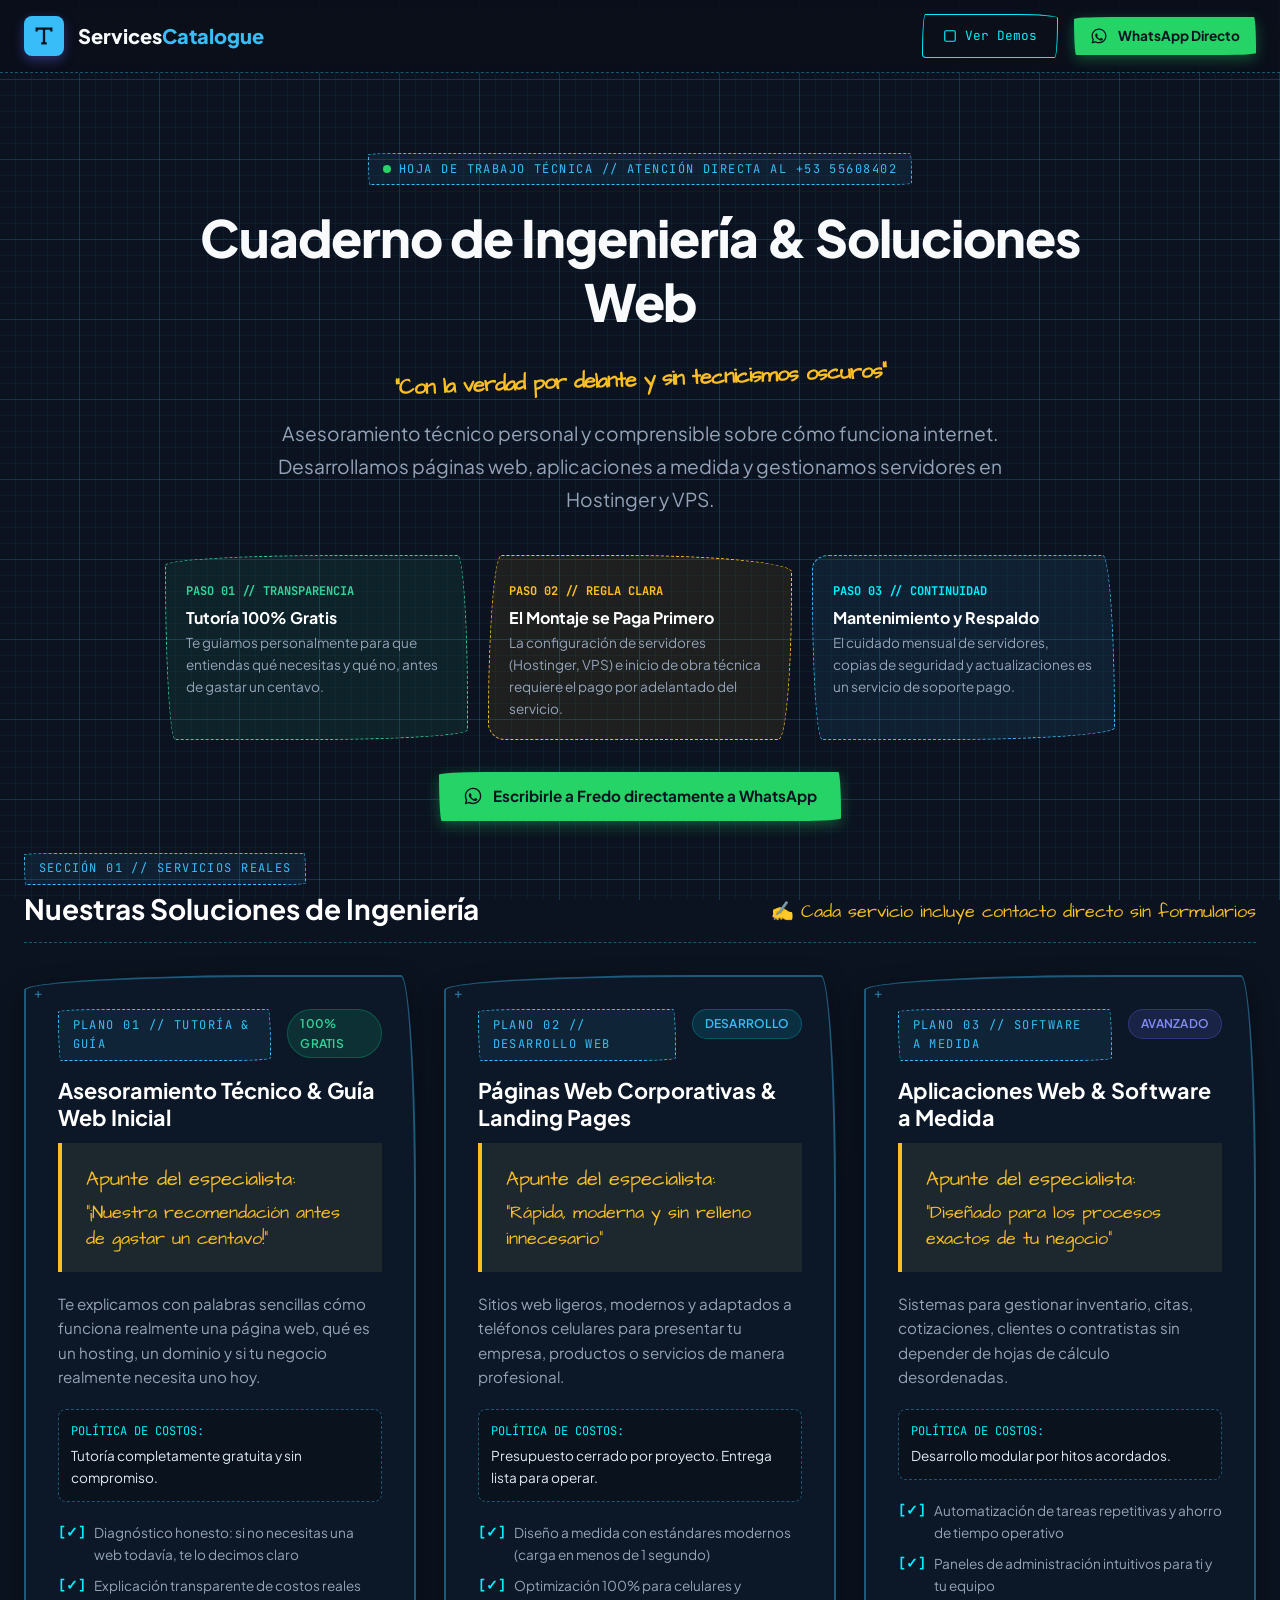
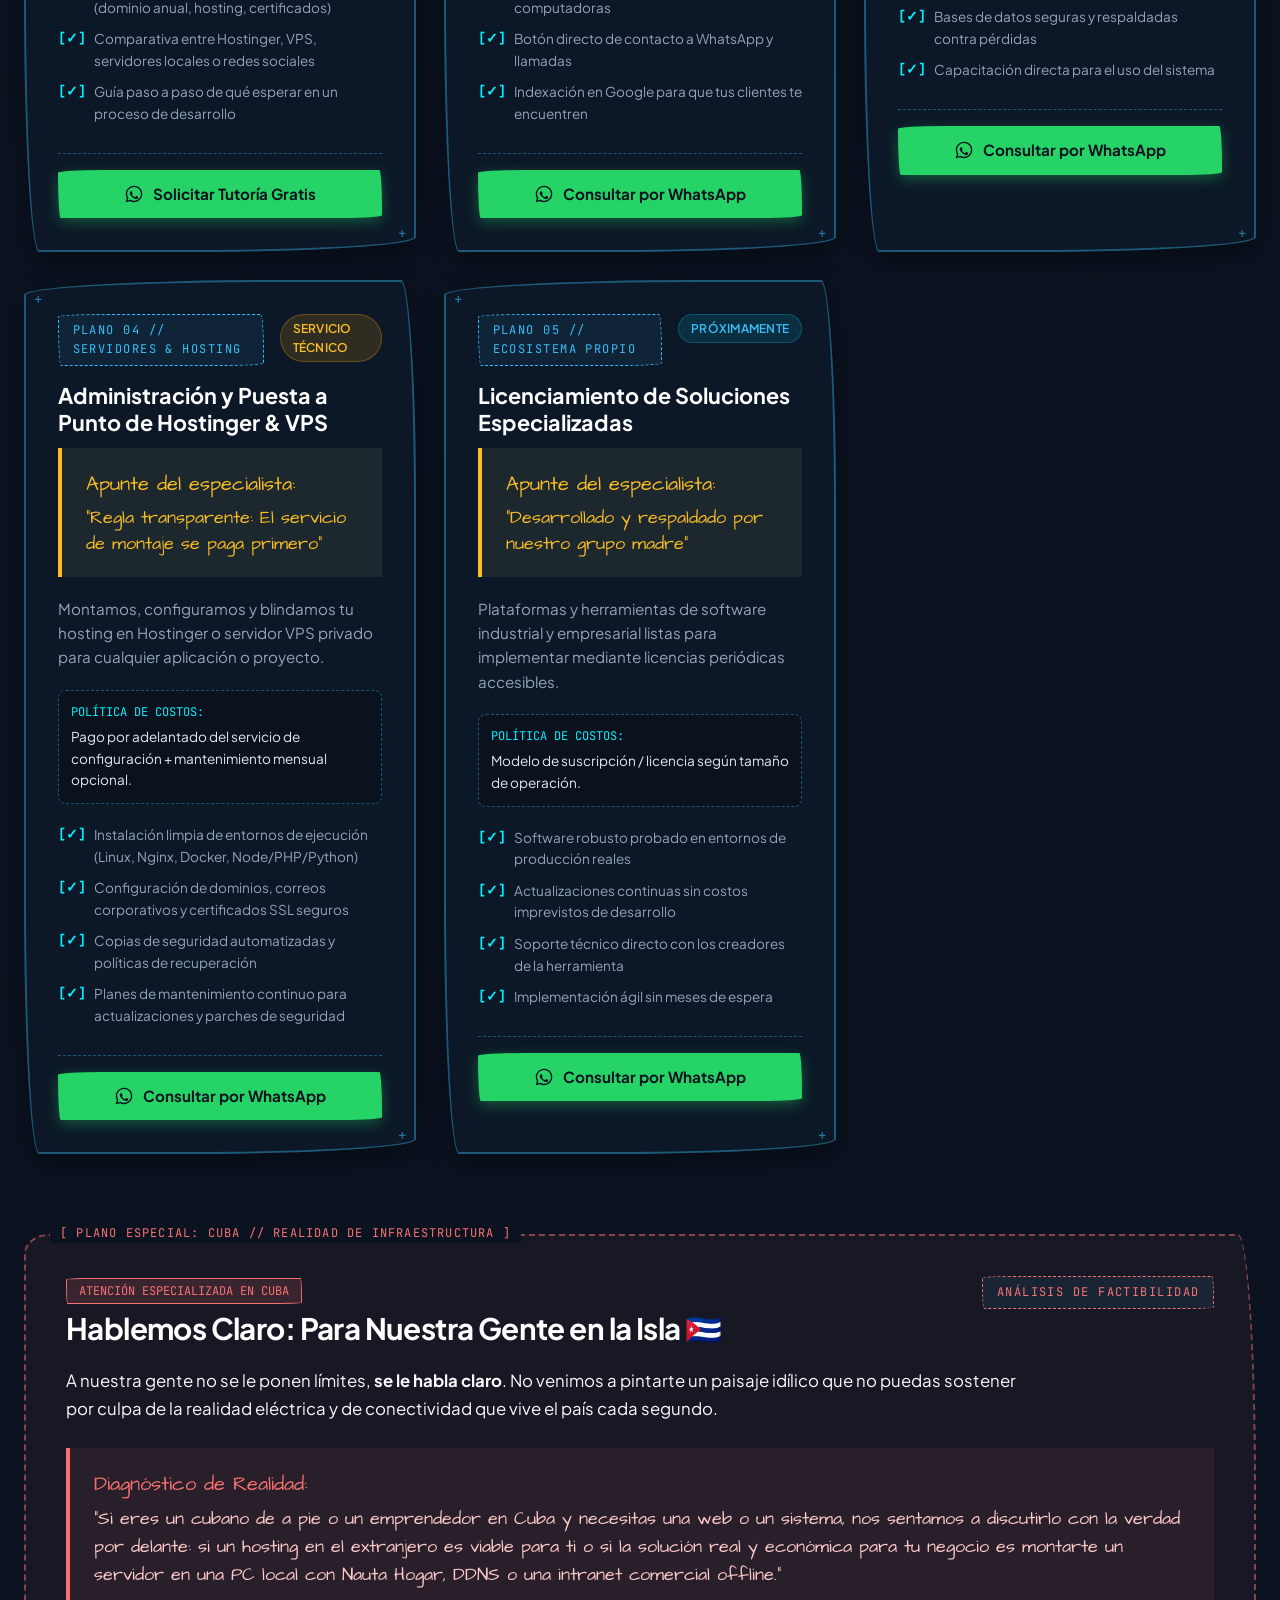
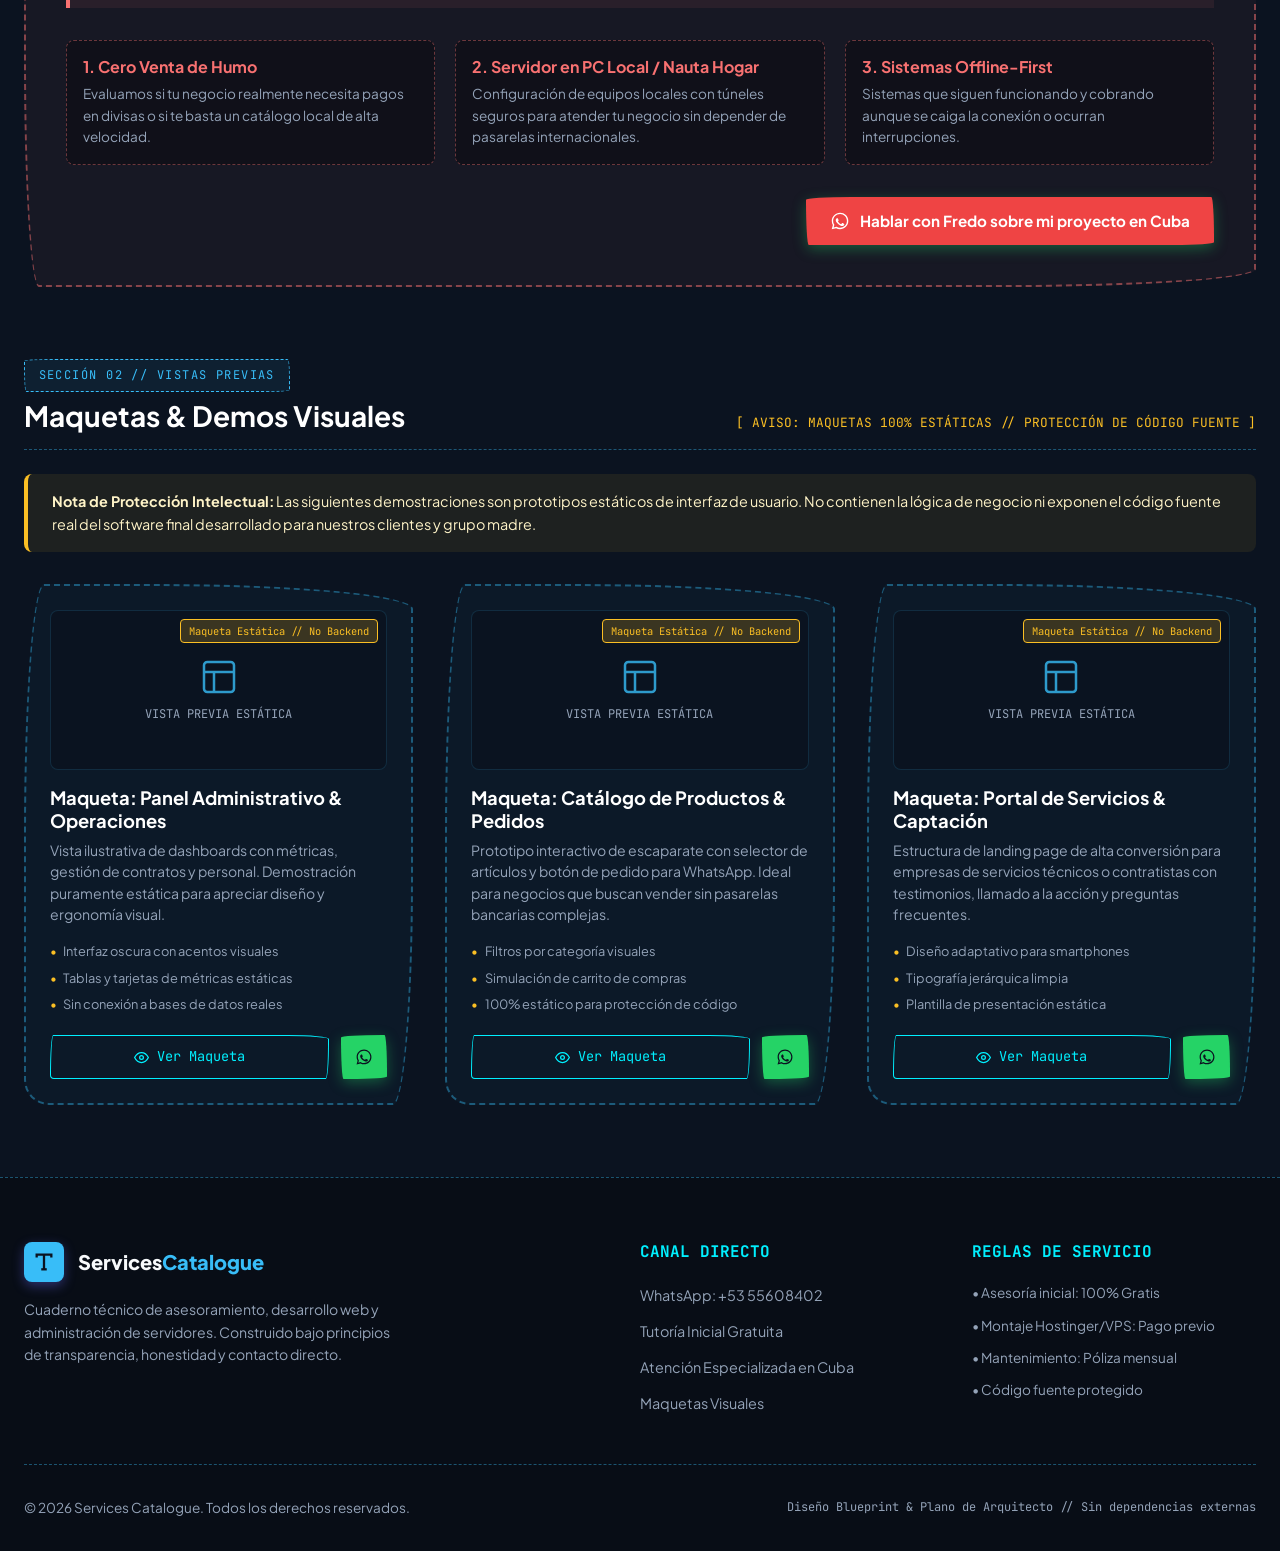
==== commit fabbb897: "feat: rediseña catalogo con estetica blueprint y canal directo whatsapp - Adopta estetica de plano d" ====
--- a/index.html
+++ b/index.html
@@ -3,292 +3,263 @@
 <head>
   <meta charset="UTF-8">
   <meta name="viewport" content="width=device-width, initial-scale=1.0">
-  <title>Catálogo de Servicios & Soluciones Tecnológicas</title>
-  <meta name="description" content="Catálogo profesional de servicios web, desarrollo de software, soluciones remotas, administración de servidores, VPS, CCM y gestión de dominios para clientes y contratistas.">
-  <meta name="keywords" content="servicios web, desarrollo de software, soluciones remotas, servidores cloud, VPS NVMe, CCM, telefonía IP, gestión de dominios, DNS, soporte para contratistas">
-  <meta name="theme-color" content="#0a0e1a">
-
-  <!-- Open Graph -->
-  <meta property="og:title" content="Catálogo de Servicios & Soluciones Tecnológicas">
-  <meta property="og:description" content="Infraestructura, desarrollo y servicios de TI de alto nivel para empresas y contratistas.">
-  <meta property="og:type" content="website">
-
-  <!-- Google Fonts: Plus Jakarta Sans -->
+  <title>Services Catalogue | Cuaderno Técnico & Soluciones Web</title>
+  <meta name="description" content="Asesoría técnica web transparente, páginas web, desarrollo de software a medida y administración de servidores Hostinger/VPS. Contacto directo por WhatsApp.">
+  <meta name="theme-color" content="#0b1320">
+
+  <!-- Google Fonts: JetBrains Mono (Plano/Tech) + Architects Daughter (Notas a mano) + Plus Jakarta Sans (Lectura) -->
   <link rel="preconnect" href="https://fonts.googleapis.com">
   <link rel="preconnect" href="https://fonts.gstatic.com" crossorigin>
-  <link href="https://fonts.googleapis.com/css2?family=Plus+Jakarta+Sans:wght@400;500;600;700;800&display=swap" rel="stylesheet">
-
-  <!-- CSS Stylesheets -->
+  <link href="https://fonts.googleapis.com/css2?family=Architects+Daughter&family=JetBrains+Mono:wght@400;600;700&family=Plus+Jakarta+Sans:wght@400;500;600;700;800&display=swap" rel="stylesheet">
+
+  <!-- Stylesheets -->
   <link rel="stylesheet" href="styles/main.css">
   <link rel="stylesheet" href="styles/components.css">
   <link rel="stylesheet" href="styles/animations.css">
+  <link rel="stylesheet" href="styles/blueprint.css">
 </head>
 <body>
 
   <!-- Top Navigation Bar -->
-  <header class="navbar" id="top-nav">
+  <header class="navbar" id="top-nav" style="border-bottom: 1.5px dashed var(--bp-card-border);">
     <div class="container nav-container">
-      <a href="#" class="brand" aria-label="Inicio del Catálogo de Servicios">
-        <div class="brand-icon">
+      <a href="#" class="brand" aria-label="Inicio">
+        <div class="brand-icon" style="background: var(--ink-blue); color: #0b1320;">
           <svg width="22" height="22" viewBox="0 0 24 24" fill="none" stroke="currentColor" stroke-width="2.5">
-            <polygon points="12 2 2 7 12 12 22 7 12 2"></polygon>
-            <polyline points="2 17 12 22 22 17"></polyline>
-            <polyline points="2 12 12 17 22 12"></polyline>
+            <polyline points="4 7 4 4 20 4 20 7"></polyline>
+            <line x1="9" y1="20" x2="15" y2="20"></line>
+            <line x1="12" y1="4" x2="12" y2="20"></line>
           </svg>
         </div>
         <div class="brand-text">Services<span>Catalogue</span></div>
       </a>
 
       <div class="nav-actions">
-        <button class="btn btn-outline-cyan btn-sm" onclick="window.openQuoteModal()" id="nav-quote-btn">
-          <svg width="16" height="16" viewBox="0 0 24 24" fill="none" stroke="currentColor" stroke-width="2">
-            <path d="M21 15a2 2 0 0 1-2 2H7l-4 4V5a2 2 0 0 1 2-2h14a2 2 0 0 1 2 2z"></path>
-          </svg>
-          Solicitar Cotización
-        </button>
+        <a href="#seccion-demos" class="btn-blueprint" style="font-size: 0.8rem;">
+          <svg width="14" height="14" viewBox="0 0 24 24" fill="none" stroke="currentColor" stroke-width="2">
+            <rect x="3" y="3" width="18" height="18" rx="2" ry="2"></rect>
+          </svg>
+          Ver Demos
+        </a>
+        <a id="nav-whatsapp-btn" href="#" target="_blank" rel="noopener noreferrer" class="btn-whatsapp" style="font-size: 0.85rem; padding: 0.5rem 1rem;">
+          <svg width="18" height="18" viewBox="0 0 24 24" fill="currentColor">
+            <path d="M12.04 2c-5.46 0-9.91 4.45-9.91 9.91 0 1.75.46 3.45 1.32 4.95L2.05 22l5.25-1.38c1.45.79 3.08 1.21 4.74 1.21 5.46 0 9.91-4.45 9.91-9.91 0-2.65-1.03-5.14-2.9-7.01A9.816 9.816 0 0 0 12.04 2zm.01 1.67c4.55 0 8.24 3.7 8.24 8.24 0 2.2-.86 4.28-2.42 5.83a8.217 8.217 0 0 1-5.83 2.42c-1.48 0-2.94-.39-4.21-1.15l-.3-.18-3.12.82.83-3.04-.2-.31a8.19 8.19 0 0 1-1.26-4.39c0-4.54 3.7-8.24 8.25-8.24zm4.52 11.66c-.25-.13-1.47-.72-1.7-.81-.23-.08-.39-.13-.56.13-.17.25-.64.81-.79.97-.14.17-.29.19-.54.06-.25-.13-1.06-.39-2.02-1.25-.75-.67-1.26-1.5-1.4-1.75-.15-.25-.02-.39.11-.51.11-.11.25-.29.38-.44.13-.15.17-.25.25-.42.08-.17.04-.32-.02-.44-.06-.13-.56-1.35-.77-1.85-.2-.49-.41-.42-.56-.43h-.48c-.17 0-.44.06-.67.32-.23.25-.88.86-.88 2.1 0 1.24.9 2.44 1.03 2.61.13.17 1.78 2.72 4.31 3.81.6.26 1.07.41 1.44.53.61.19 1.16.17 1.6.1.49-.07 1.47-.6 1.68-1.18.21-.59.21-1.09.15-1.19-.06-.1-.23-.17-.48-.29z"/>
+          </svg>
+          <span>WhatsApp Directo</span>
+        </a>
       </div>
     </div>
   </header>
 
-  <!-- Hero Section -->
-  <section class="hero" id="hero-section">
+  <!-- Hero Section (Blueprint & Notes Style) -->
+  <section class="hero" id="hero-section" style="padding-bottom: 2rem;">
     <div class="container">
-      <div class="hero-pill">
-        <span class="badge badge-primary">
-          <svg width="12" height="12" viewBox="0 0 24 24" fill="none" stroke="currentColor" stroke-width="3">
-            <circle cx="12" cy="12" r="10"></circle>
-          </svg>
-          Catálogo Oficial TI & Soluciones Cloud
+      <div style="margin-bottom: 1.25rem;">
+        <span class="blueprint-stamp">
+          <span style="display: inline-block; width: 8px; height: 8px; border-radius: 50%; background: #25d366;"></span>
+          HOJA DE TRABAJO TÉCNICA // ATENCIÓN DIRECTA AL +53 55608402
         </span>
       </div>
 
-      <h1 class="hero-title">
-        Soluciones Tecnológicas & Servicios <span class="text-gradient">Especializados</span>
+      <h1 class="hero-title" style="font-size: clamp(2rem, 4.5vw, 3.2rem); letter-spacing: -0.02em;">
+        Cuaderno de Ingeniería & Soluciones Web <br>
+        <span class="handwritten" style="color: var(--ink-amber); margin-top: 0.5rem;">
+          "Con la verdad por delante y sin tecnicismos oscuros"
+        </span>
       </h1>
 
-      <p class="hero-subtitle">
-        Infraestructura cloud, desarrollo de software, plataformas remotas, servidores de alto rendimiento y comunicaciones corporativas diseñadas para clientes y contratistas tecnológicos.
+      <p class="hero-subtitle" style="max-width: 780px;">
+        Asesoramiento técnico personal y comprensible sobre cómo funciona internet. Desarrollamos páginas web, aplicaciones a medida y gestionamos servidores en Hostinger y VPS.
       </p>
 
-      <!-- Live Highlights / Stats -->
-      <div class="hero-stats">
-        <div class="stat-item">
-          <span class="stat-value text-gradient">99.9%</span>
-          <span class="stat-label">Disponibilidad SLA</span>
-        </div>
-        <div class="stat-divider"></div>
-        <div class="stat-item">
-          <span class="stat-value">24/7</span>
-          <span class="stat-label">Monitoreo & Soporte</span>
-        </div>
-        <div class="stat-divider"></div>
-        <div class="stat-item">
-          <span class="stat-value text-gradient">&lt; 30m</span>
-          <span class="stat-label">Respuesta HelpDesk</span>
-        </div>
-        <div class="stat-divider"></div>
-        <div class="stat-item">
-          <span class="stat-value">100%</span>
-          <span class="stat-label">Cifrado & Seguridad</span>
-        </div>
+      <!-- Reglas Claras / Banner de Transparencia -->
+      <div style="display: grid; grid-template-columns: repeat(auto-fit, minmax(240px, 1fr)); gap: 1.25rem; max-width: 950px; margin: 2rem auto; text-align: left;">
+        <div style="padding: 1.25rem; background: rgba(52, 211, 153, 0.08); border: 1.5px dashed var(--ink-emerald); border-radius: var(--rough-radius-1);">
+          <span style="font-family: var(--font-tech); font-size: 0.75rem; color: var(--ink-emerald); font-weight: 700;">PASO 01 // TRANSPARENCIA</span>
+          <h4 style="color: #fff; margin: 0.4rem 0 0.25rem;">Tutoría 100% Gratis</h4>
+          <p style="font-size: 0.85rem; color: var(--ink-muted); margin: 0;">
+            Te guiamos personalmente para que entiendas qué necesitas y qué no, antes de gastar un centavo.
+          </p>
+        </div>
+
+        <div style="padding: 1.25rem; background: rgba(251, 191, 36, 0.08); border: 1.5px dashed var(--ink-amber); border-radius: var(--rough-radius-2);">
+          <span style="font-family: var(--font-tech); font-size: 0.75rem; color: var(--ink-amber); font-weight: 700;">PASO 02 // REGLA CLARA</span>
+          <h4 style="color: #fff; margin: 0.4rem 0 0.25rem;">El Montaje se Paga Primero</h4>
+          <p style="font-size: 0.85rem; color: var(--ink-muted); margin: 0;">
+            La configuración de servidores (Hostinger, VPS) e inicio de obra técnica requiere el pago por adelantado del servicio.
+          </p>
+        </div>
+
+        <div style="padding: 1.25rem; background: rgba(56, 189, 248, 0.08); border: 1.5px dashed var(--ink-blue); border-radius: var(--rough-radius-3);">
+          <span style="font-family: var(--font-tech); font-size: 0.75rem; color: var(--ink-cyan); font-weight: 700;">PASO 03 // CONTINUIDAD</span>
+          <h4 style="color: #fff; margin: 0.4rem 0 0.25rem;">Mantenimiento y Respaldo</h4>
+          <p style="font-size: 0.85rem; color: var(--ink-muted); margin: 0;">
+            El cuidado mensual de servidores, copias de seguridad y actualizaciones es un servicio de soporte pago.
+          </p>
+        </div>
+      </div>
+
+      <div style="margin-top: 1.5rem;">
+        <a id="hero-whatsapp-btn" href="#" target="_blank" rel="noopener noreferrer" class="btn-whatsapp">
+          <svg width="20" height="20" viewBox="0 0 24 24" fill="currentColor">
+            <path d="M12.04 2c-5.46 0-9.91 4.45-9.91 9.91 0 1.75.46 3.45 1.32 4.95L2.05 22l5.25-1.38c1.45.79 3.08 1.21 4.74 1.21 5.46 0 9.91-4.45 9.91-9.91 0-2.65-1.03-5.14-2.9-7.01A9.816 9.816 0 0 0 12.04 2zm.01 1.67c4.55 0 8.24 3.7 8.24 8.24 0 2.2-.86 4.28-2.42 5.83a8.217 8.217 0 0 1-5.83 2.42c-1.48 0-2.94-.39-4.21-1.15l-.3-.18-3.12.82.83-3.04-.2-.31a8.19 8.19 0 0 1-1.26-4.39c0-4.54 3.7-8.24 8.25-8.24zm4.52 11.66c-.25-.13-1.47-.72-1.7-.81-.23-.08-.39-.13-.56.13-.17.25-.64.81-.79.97-.14.17-.29.19-.54.06-.25-.13-1.06-.39-2.02-1.25-.75-.67-1.26-1.5-1.4-1.75-.15-.25-.02-.39.11-.51.11-.11.25-.29.38-.44.13-.15.17-.25.25-.42.08-.17.04-.32-.02-.44-.06-.13-.56-1.35-.77-1.85-.2-.49-.41-.42-.56-.43h-.48c-.17 0-.44.06-.67.32-.23.25-.88.86-.88 2.1 0 1.24.9 2.44 1.03 2.61.13.17 1.78 2.72 4.31 3.81.6.26 1.07.41 1.44.53.61.19 1.16.17 1.6.1.49-.07 1.47-.6 1.68-1.18.21-.59.21-1.09.15-1.19-.06-.1-.23-.17-.48-.29z"/>
+          </svg>
+          <span>Escribirle a Fredo directamente a WhatsApp</span>
+        </a>
       </div>
     </div>
   </section>
 
-  <!-- Catalogue Controls & Main Listing -->
+  <!-- Main Blueprint Services Listing -->
   <main class="container" id="main-content">
-    
-    <!-- Filter Controls Bar -->
-    <section class="catalogue-controls" aria-label="Controles de búsqueda y filtros del catálogo">
-      <div class="search-audience-row">
-        <!-- Search Input -->
-        <div class="search-box-wrapper">
-          <span class="search-icon">
-            <svg width="18" height="18" viewBox="0 0 24 24" fill="none" stroke="currentColor" stroke-width="2">
-              <circle cx="11" cy="11" r="8"></circle>
-              <line x1="21" y1="21" x2="16.65" y2="16.65"></line>
-            </svg>
-          </span>
-          <input 
-            type="search" 
-            id="search-input" 
-            class="search-input" 
-            placeholder="Buscar por tecnología, servicio, VPS, Linux, API..." 
-            aria-label="Buscar en el catálogo de servicios"
-          >
-          <span class="search-shortcut" title="Presione la tecla / para buscar">/</span>
-        </div>
-
-        <!-- Target Audience Toggle -->
-        <div class="audience-toggle" role="group" aria-label="Filtrar por perfil de usuario">
-          <button class="audience-btn active" data-audience="all">Todos</button>
-          <button class="audience-btn" data-audience="clients">Para Clientes</button>
-          <button class="audience-btn" data-audience="contractors">Para Contratistas</button>
-        </div>
-      </div>
-
-      <!-- Category Filter Pills -->
-      <nav class="category-filters" id="category-filters" aria-label="Filtro por categoría de servicio">
-        <!-- Rendered dynamically by catalogue.js -->
-      </nav>
+
+    <div style="display: flex; justify-content: space-between; align-items: flex-end; margin-bottom: 2rem; border-bottom: 1.5px dashed var(--bp-card-border); padding-bottom: 1rem; flex-wrap: wrap; gap: 1rem;">
+      <div>
+        <span class="blueprint-stamp">SECCIÓN 01 // SERVICIOS REALES</span>
+        <h2 style="font-size: 1.75rem; color: #fff; margin-top: 0.4rem;">Nuestras Soluciones de Ingeniería</h2>
+      </div>
+      <div style="font-family: var(--font-hand); color: var(--ink-amber); font-size: 1.15rem;">
+        ✍️ Cada servicio incluye contacto directo sin formularios
+      </div>
+    </div>
+
+    <!-- Dynamic Grid injected via catalogue.js -->
+    <div class="services-grid" id="services-grid"></div>
+
+    <!-- SECCIÓN ESPECIAL: HABLEMOS CLARO (PARA CUBA) -->
+    <section class="cuba-section" id="seccion-cuba">
+      <div style="display: flex; justify-content: space-between; align-items: flex-start; gap: 1rem; margin-bottom: 1.25rem; flex-wrap: wrap;">
+        <div>
+          <span class="cuba-badge">ATENCIÓN ESPECIALIZADA EN CUBA</span>
+          <h2 style="font-size: 1.85rem; color: #fff; margin-top: 0.5rem; letter-spacing: -0.02em;">
+            Hablemos Claro: Para Nuestra Gente en la Isla 🇨🇺
+          </h2>
+        </div>
+        <span class="blueprint-stamp" style="border-color: var(--ink-cuba); color: var(--ink-cuba);">
+          ANÁLISIS DE FACTIBILIDAD
+        </span>
+      </div>
+
+      <p style="font-size: 1.05rem; color: #f8fafc; line-height: 1.7; margin-bottom: 1.25rem; max-width: 950px;">
+        A nuestra gente no se le ponen límites, <strong>se le habla claro</strong>. No venimos a pintarte un paisaje idílico que no puedas sostener por culpa de la realidad eléctrica y de conectividad que vive el país cada segundo.
+      </p>
+
+      <div class="margin-note" style="border-left-color: var(--ink-cuba); background: rgba(248, 113, 113, 0.08);">
+        <div class="margin-note-title" style="color: var(--ink-cuba);">Diagnóstico de Realidad:</div>
+        <p style="font-family: var(--font-hand); color: #fecaca; font-size: 1.15rem; margin: 0; line-height: 1.5;">
+          "Si eres un cubano de a pie o un emprendedor en Cuba y necesitas una web o un sistema, nos sentamos a discutirlo con la verdad por delante: si un hosting en el extranjero es viable para ti o si la solución real y económica para tu negocio es montarte un servidor en una PC local con Nauta Hogar, DDNS o una intranet comercial offline."
+        </p>
+      </div>
+
+      <div style="display: grid; grid-template-columns: repeat(auto-fit, minmax(260px, 1fr)); gap: 1.25rem; margin: 2rem 0;">
+        <div style="padding: 1rem; background: rgba(0,0,0,0.3); border-radius: 8px; border: 1px dashed rgba(248, 113, 113, 0.4);">
+          <h4 style="color: var(--ink-cuba); margin-bottom: 0.35rem;">1. Cero Venta de Humo</h4>
+          <p style="font-size: 0.85rem; color: var(--ink-muted); margin: 0;">
+            Evaluamos si tu negocio realmente necesita pagos en divisas o si te basta un catálogo local de alta velocidad.
+          </p>
+        </div>
+
+        <div style="padding: 1rem; background: rgba(0,0,0,0.3); border-radius: 8px; border: 1px dashed rgba(248, 113, 113, 0.4);">
+          <h4 style="color: var(--ink-cuba); margin-bottom: 0.35rem;">2. Servidor en PC Local / Nauta Hogar</h4>
+          <p style="font-size: 0.85rem; color: var(--ink-muted); margin: 0;">
+            Configuración de equipos locales con túneles seguros para atender tu negocio sin depender de pasarelas internacionales.
+          </p>
+        </div>
+
+        <div style="padding: 1rem; background: rgba(0,0,0,0.3); border-radius: 8px; border: 1px dashed rgba(248, 113, 113, 0.4);">
+          <h4 style="color: var(--ink-cuba); margin-bottom: 0.35rem;">3. Sistemas Offline-First</h4>
+          <p style="font-size: 0.85rem; color: var(--ink-muted); margin: 0;">
+            Sistemas que siguen funcionando y cobrando aunque se caiga la conexión o ocurran interrupciones.
+          </p>
+        </div>
+      </div>
+
+      <div style="text-align: right;">
+        <a id="cuba-whatsapp-btn" href="#" target="_blank" rel="noopener noreferrer" class="btn-whatsapp" style="background: #ef4444; color: #fff !important;">
+          <svg width="20" height="20" viewBox="0 0 24 24" fill="currentColor">
+            <path d="M12.04 2c-5.46 0-9.91 4.45-9.91 9.91 0 1.75.46 3.45 1.32 4.95L2.05 22l5.25-1.38c1.45.79 3.08 1.21 4.74 1.21 5.46 0 9.91-4.45 9.91-9.91 0-2.65-1.03-5.14-2.9-7.01A9.816 9.816 0 0 0 12.04 2zm.01 1.67c4.55 0 8.24 3.7 8.24 8.24 0 2.2-.86 4.28-2.42 5.83a8.217 8.217 0 0 1-5.83 2.42c-1.48 0-2.94-.39-4.21-1.15l-.3-.18-3.12.82.83-3.04-.2-.31a8.19 8.19 0 0 1-1.26-4.39c0-4.54 3.7-8.24 8.25-8.24zm4.52 11.66c-.25-.13-1.47-.72-1.7-.81-.23-.08-.39-.13-.56.13-.17.25-.64.81-.79.97-.14.17-.29.19-.54.06-.25-.13-1.06-.39-2.02-1.25-.75-.67-1.26-1.5-1.4-1.75-.15-.25-.02-.39.11-.51.11-.11.25-.29.38-.44.13-.15.17-.25.25-.42.08-.17.04-.32-.02-.44-.06-.13-.56-1.35-.77-1.85-.2-.49-.41-.42-.56-.43h-.48c-.17 0-.44.06-.67.32-.23.25-.88.86-.88 2.1 0 1.24.9 2.44 1.03 2.61.13.17 1.78 2.72 4.31 3.81.6.26 1.07.41 1.44.53.61.19 1.16.17 1.6.1.49-.07 1.47-.6 1.68-1.18.21-.59.21-1.09.15-1.19-.06-.1-.23-.17-.48-.29z"/>
+          </svg>
+          <span>Hablar con Fredo sobre mi proyecto en Cuba</span>
+        </a>
+      </div>
     </section>
 
-    <!-- Services Results Section -->
-    <section aria-label="Listado de servicios disponibles">
-      <div class="results-header">
-        <span class="results-count" id="results-count">Cargando catálogo...</span>
-      </div>
-
-      <!-- Dynamic Grid -->
-      <div class="services-grid" id="services-grid">
-        <!-- Injected via catalogue.js -->
-      </div>
+    <!-- SECCIÓN DE DEMOS VISUALES ESTÁTICAS -->
+    <section id="seccion-demos" style="margin: 4.5rem 0;">
+      <div style="display: flex; justify-content: space-between; align-items: flex-end; margin-bottom: 1.5rem; border-bottom: 1.5px dashed var(--bp-card-border); padding-bottom: 1rem; flex-wrap: wrap; gap: 1rem;">
+        <div>
+          <span class="blueprint-stamp">SECCIÓN 02 // VISTAS PREVIAS</span>
+          <h2 style="font-size: 1.75rem; color: #fff; margin-top: 0.4rem;">Maquetas & Demos Visuales</h2>
+        </div>
+        <div style="font-family: var(--font-tech); font-size: 0.8rem; color: var(--ink-amber);">
+          [ AVISO: MAQUETAS 100% ESTÁTICAS // PROTECCIÓN DE CÓDIGO FUENTE ]
+        </div>
+      </div>
+
+      <div style="background: rgba(251, 191, 36, 0.08); border-left: 4px solid var(--ink-amber); padding: 1rem 1.5rem; border-radius: 8px; margin-bottom: 2rem;">
+        <p style="font-size: 0.9rem; color: #fef3c7; margin: 0; line-height: 1.6;">
+          <strong>Nota de Protección Intelectual:</strong> Las siguientes demostraciones son prototipos estáticos de interfaz de usuario. No contienen la lógica de negocio ni exponen el código fuente real del software final desarrollado para nuestros clientes y grupo madre.
+        </p>
+      </div>
+
+      <!-- Injected via catalogue.js -->
+      <div class="demos-grid" id="demos-grid"></div>
     </section>
 
   </main>
 
-  <!-- Service Details Modal Dialog (Native HTML5 <dialog>) -->
-  <dialog id="service-modal" class="custom-modal" aria-labelledby="modal-service-title">
-    <div class="modal-header">
-      <span class="badge badge-primary">Especificación Técnica</span>
-      <button class="modal-close-btn modal-close-trigger" aria-label="Cerrar modal">
-        <svg width="20" height="20" viewBox="0 0 24 24" fill="none" stroke="currentColor" stroke-width="2">
-          <line x1="18" y1="6" x2="6" y2="18"></line>
-          <line x1="6" y1="6" x2="18" y2="18"></line>
-        </svg>
-      </button>
-    </div>
-    <div class="modal-body" id="modal-service-details">
-      <!-- Dynamic details rendered via modal.js -->
-    </div>
-    <div class="modal-footer">
-      <button class="btn btn-secondary modal-close-trigger">Cerrar</button>
-      <button class="btn btn-primary" id="modal-action-quote-btn">
-        <svg width="16" height="16" viewBox="0 0 24 24" fill="none" stroke="currentColor" stroke-width="2">
-          <path d="M21 15a2 2 0 0 1-2 2H7l-4 4V5a2 2 0 0 1 2-2h14a2 2 0 0 1 2 2z"></path>
-        </svg>
-        Cotizar Este Servicio
-      </button>
-    </div>
-  </dialog>
-
-  <!-- Contact & Quote Request Modal Dialog -->
-  <dialog id="quote-modal" class="custom-modal" aria-labelledby="modal-quote-title">
-    <div class="modal-header">
-      <div style="display: flex; align-items: center; gap: 0.5rem;">
-        <span class="badge badge-cyan">Atención Comercial & Técnica</span>
-      </div>
-      <button class="modal-close-btn modal-close-trigger" aria-label="Cerrar modal">
-        <svg width="20" height="20" viewBox="0 0 24 24" fill="none" stroke="currentColor" stroke-width="2">
-          <line x1="18" y1="6" x2="6" y2="18"></line>
-          <line x1="6" y1="6" x2="18" y2="18"></line>
-        </svg>
-      </button>
-    </div>
-    <form id="quote-form" method="dialog">
-      <div class="modal-body">
-        <h2 id="modal-quote-title" class="modal-title" style="margin-bottom: 0.5rem;">Solicitud de Cotización & Consulta</h2>
-        <p class="modal-desc" style="margin-bottom: 1.5rem;">
-          Complete este formulario para coordinar requerimientos técnicos, cotizaciones personalizadas o soporte con nuestros especialistas.
-        </p>
-
-        <div class="form-group">
-          <label class="form-label" for="quote-name">Nombre y Apellidos *</label>
-          <input type="text" id="quote-name" class="form-input" placeholder="Ej. Carlos Mendoza" required>
-        </div>
-
-        <div class="form-group">
-          <label class="form-label" for="quote-contact">Correo Electrónico o WhatsApp *</label>
-          <input type="text" id="quote-contact" class="form-input" placeholder="Ej. contacto@empresa.com o +1 555 123 4567" required>
-        </div>
-
-        <div class="form-group">
-          <label class="form-label" for="quote-type">Perfil de Solicitante *</label>
-          <select id="quote-type" class="form-select" required>
-            <option value="Cliente">Cliente Final / Empresa</option>
-            <option value="Contratista">Contratista Tecnológico / Aliado</option>
-            <option value="Consultoría">Consultoría Técnica Independiente</option>
-          </select>
-        </div>
-
-        <div class="form-group">
-          <label class="form-label" for="quote-service-select">Servicio Seleccionado</label>
-          <select id="quote-service-select" class="form-select">
-            <!-- Populated via modal.js -->
-          </select>
-        </div>
-
-        <div class="form-group">
-          <label class="form-label" for="quote-notes">Detalles del Proyecto o Requerimiento</label>
-          <textarea id="quote-notes" class="form-textarea" placeholder="Describa el alcance, número de usuarios, características de servidor o plazos requeridos..."></textarea>
-        </div>
-      </div>
-      <div class="modal-footer">
-        <button type="button" class="btn btn-secondary modal-close-trigger">Cancelar</button>
-        <button type="submit" class="btn btn-primary">
-          <svg width="16" height="16" viewBox="0 0 24 24" fill="none" stroke="currentColor" stroke-width="2">
-            <line x1="22" y1="2" x2="11" y2="13"></line>
-            <polygon points="22 2 15 22 11 13 2 9 22 2"></polygon>
-          </svg>
-          Enviar Solicitud
-        </button>
-      </div>
-    </form>
-  </dialog>
-
   <!-- Site Footer -->
-  <footer class="footer">
+  <footer class="footer" style="border-top: 1.5px dashed var(--bp-card-border); background: #080d16;">
     <div class="container">
       <div class="footer-grid">
         <div class="footer-brand">
           <div class="brand">
-            <div class="brand-icon">
+            <div class="brand-icon" style="background: var(--ink-blue); color: #0b1320;">
               <svg width="22" height="22" viewBox="0 0 24 24" fill="none" stroke="currentColor" stroke-width="2.5">
-                <polygon points="12 2 2 7 12 12 22 7 12 2"></polygon>
-                <polyline points="2 17 12 22 22 17"></polyline>
-                <polyline points="2 12 12 17 22 12"></polyline>
+                <polyline points="4 7 4 4 20 4 20 7"></polyline>
+                <line x1="9" y1="20" x2="15" y2="20"></line>
+                <line x1="12" y1="4" x2="12" y2="20"></line>
               </svg>
             </div>
             <div class="brand-text">Services<span>Catalogue</span></div>
           </div>
-          <p>
-            Plataforma integral de soluciones informáticas, desarrollo full-stack, infraestructura en la nube, servidores y comunicaciones omnicanal para potenciar el crecimiento de empresas y contratistas.
+          <p style="font-size: 0.88rem; color: var(--ink-muted); margin-top: 1rem; line-height: 1.6;">
+            Cuaderno técnico de asesoramiento, desarrollo web y administración de servidores. Construido bajo principios de transparencia, honestidad y contacto directo.
           </p>
         </div>
 
         <div class="footer-col">
-          <h4>Soluciones Principales</h4>
+          <h4 style="font-family: var(--font-tech); color: var(--ink-cyan);">CANAL DIRECTO</h4>
           <ul class="footer-links">
-            <li><a href="#" onclick="document.querySelector('[data-category=web]').click(); return false;">Servicios Web</a></li>
-            <li><a href="#" onclick="document.querySelector('[data-category=software]').click(); return false;">Software a Medida</a></li>
-            <li><a href="#" onclick="document.querySelector('[data-category=servidores]').click(); return false;">Servidores & SysAdmin</a></li>
-            <li><a href="#" onclick="document.querySelector('[data-category=vps]').click(); return false;">VPS NVMe de Alto Rendimiento</a></li>
-            <li><a href="#" onclick="document.querySelector('[data-category=ccm]').click(); return false;">CCM & Telefonía VoIP</a></li>
-            <li><a href="#" onclick="document.querySelector('[data-category=dominios]').click(); return false;">Dominios & DNS Seguro</a></li>
+            <li><a href="https://wa.me/5355608402" target="_blank" rel="noopener noreferrer">WhatsApp: +53 55608402</a></li>
+            <li><a href="#hero-section">Tutoría Inicial Gratuita</a></li>
+            <li><a href="#seccion-cuba">Atención Especializada en Cuba</a></li>
+            <li><a href="#seccion-demos">Maquetas Visuales</a></li>
           </ul>
         </div>
 
         <div class="footer-col">
-          <h4>Garantía & Soporte</h4>
+          <h4 style="font-family: var(--font-tech); color: var(--ink-cyan);">REGLAS DE SERVICIO</h4>
           <ul class="footer-links">
-            <li><a href="#hero-section">SLA de 99.9%</a></li>
-            <li><a href="#hero-section">Mesa de Ayuda L1/L2/L3</a></li>
-            <li><a href="#hero-section">Auditoría & Hardening</a></li>
-            <li><a href="javascript:void(0)" onclick="window.openQuoteModal()">Canal para Contratistas</a></li>
+            <li style="color: var(--ink-muted); font-size: 0.85rem;">• Asesoría inicial: 100% Gratis</li>
+            <li style="color: var(--ink-muted); font-size: 0.85rem;">• Montaje Hostinger/VPS: Pago previo</li>
+            <li style="color: var(--ink-muted); font-size: 0.85rem;">• Mantenimiento: Póliza mensual</li>
+            <li style="color: var(--ink-muted); font-size: 0.85rem;">• Código fuente protegido</li>
           </ul>
         </div>
       </div>
 
-      <div class="footer-bottom">
+      <div class="footer-bottom" style="border-top: 1px dashed var(--bp-card-border);">
         <p>&copy; 2026 Services Catalogue. Todos los derechos reservados.</p>
-        <p>Desarrollado con estándares web modernos, HTML5 semántico y CSS Vanilla.</p>
+        <p style="font-family: var(--font-tech); font-size: 0.75rem; color: var(--ink-muted);">
+          Diseño Blueprint & Plano de Arquitecto // Sin dependencias externas
+        </p>
       </div>
     </div>
   </footer>
 
   <!-- Scripts -->
   <script src="js/data.js"></script>
-  <script src="js/modal.js"></script>
   <script src="js/catalogue.js"></script>
 </body>
 </html>
--- a/styles/blueprint.css
+++ b/styles/blueprint.css
@@ -0,0 +1,309 @@
+/* ==========================================================================
+   BLUEPRINT & HAND-DRAWN SKETCH THEME
+   Estética de Cuaderno de Ingeniería / Plano de Arquitecto con bordes garabateados
+   ========================================================================== */
+
+:root {
+  /* Blueprint & Ink Palette */
+  --bp-bg: #0b1320;
+  --bp-grid-major: rgba(56, 189, 248, 0.15);
+  --bp-grid-minor: rgba(56, 189, 248, 0.05);
+  --bp-card-bg: rgba(13, 27, 42, 0.85);
+  --bp-card-border: rgba(56, 189, 248, 0.4);
+
+  /* Pen & Pencil Inks */
+  --ink-blue: #38bdf8;
+  --ink-cyan: #00f0ff;
+  --ink-white: #f8fafc;
+  --ink-pencil: #cbd5e1;
+  --ink-muted: #94a3b8;
+  --ink-amber: #fbbf24;
+  --ink-emerald: #34d399;
+  --ink-cuba: #f87171;
+
+  /* Highlighter & Notes */
+  --note-bg: rgba(254, 240, 138, 0.08);
+  --note-border: #fef08a;
+
+  /* Typography */
+  --font-tech: 'JetBrains Mono', 'Courier New', monospace;
+  --font-hand: 'Architects Daughter', cursive, sans-serif;
+  --font-body: 'Plus Jakarta Sans', system-ui, sans-serif;
+
+  /* Sketch Border Radii */
+  --rough-radius-1: 255px 15px 225px 15px / 15px 225px 15px 255px;
+  --rough-radius-2: 20px 255px 20px 25px / 250px 25px 225px 25px;
+  --rough-radius-3: 25px 18px 255px 15px / 20px 255px 18px 225px;
+}
+
+/* Background Blueprint Grid */
+body {
+  background-color: var(--bp-bg) !important;
+  background-image: 
+    linear-gradient(var(--bp-grid-major) 1px, transparent 1px),
+    linear-gradient(90deg, var(--bp-grid-major) 1px, transparent 1px),
+    linear-gradient(var(--bp-grid-minor) 1px, transparent 1px),
+    linear-gradient(90deg, var(--bp-grid-minor) 1px, transparent 1px) !important;
+  background-size: 80px 80px, 80px 80px, 16px 16px, 16px 16px !important;
+  background-position: -1px -1px, -1px -1px, -1px -1px, -1px -1px !important;
+  color: var(--ink-white) !important;
+  font-family: var(--font-body);
+}
+
+/* Hand-drawn Doodle Animations */
+@keyframes sketch-wobble {
+  0% {
+    border-radius: 255px 15px 225px 15px / 15px 225px 15px 255px;
+    transform: rotate(0deg);
+  }
+  25% {
+    border-radius: 20px 255px 20px 25px / 250px 25px 225px 25px;
+    transform: rotate(-0.15deg);
+  }
+  50% {
+    border-radius: 255px 25px 225px 20px / 25px 225px 20px 255px;
+    transform: rotate(0.15deg);
+  }
+  75% {
+    border-radius: 25px 18px 255px 15px / 20px 255px 18px 225px;
+    transform: rotate(-0.1deg);
+  }
+  100% {
+    border-radius: 255px 15px 225px 15px / 15px 225px 15px 255px;
+    transform: rotate(0deg);
+  }
+}
+
+@keyframes dash-drift {
+  0% {
+    background-position: 0 0, 100% 0, 100% 100%, 0 100%;
+  }
+  100% {
+    background-position: 40px 0, 100% 40px, calc(100% - 40px) 100%, 0 calc(100% - 40px);
+  }
+}
+
+/* Blueprint Header & Technical Stamps */
+.blueprint-stamp {
+  display: inline-flex;
+  align-items: center;
+  gap: 0.5rem;
+  font-family: var(--font-tech);
+  font-size: 0.75rem;
+  letter-spacing: 0.12em;
+  text-transform: uppercase;
+  color: var(--ink-blue);
+  border: 1.5px dashed var(--ink-blue);
+  padding: 0.35rem 0.85rem;
+  border-radius: var(--rough-radius-1);
+  background: rgba(56, 189, 248, 0.08);
+}
+
+.handwritten {
+  font-family: var(--font-hand);
+  color: var(--ink-amber);
+  font-size: 1.35rem;
+  display: inline-block;
+  transform: rotate(-2deg);
+}
+
+/* Sketchy Blueprint Cards */
+.blueprint-card {
+  background: var(--bp-card-bg);
+  border: 2px solid var(--bp-card-border);
+  border-radius: var(--rough-radius-1);
+  padding: 2rem;
+  position: relative;
+  transition: all 0.3s ease;
+  box-shadow: 0 8px 24px rgba(0, 0, 0, 0.4);
+  animation: sketch-wobble 8s infinite alternate ease-in-out;
+}
+
+.blueprint-card:hover {
+  border-color: var(--ink-cyan);
+  box-shadow: 0 0 25px rgba(0, 240, 255, 0.3);
+  transform: translateY(-4px) scale(1.01);
+}
+
+/* Corner Crosshairs like Architectural CAD/Plans */
+.blueprint-card::before {
+  content: '+';
+  position: absolute;
+  top: 6px;
+  left: 8px;
+  font-family: var(--font-tech);
+  font-size: 14px;
+  color: var(--ink-blue);
+  opacity: 0.6;
+}
+
+.blueprint-card::after {
+  content: '+';
+  position: absolute;
+  bottom: 6px;
+  right: 8px;
+  font-family: var(--font-tech);
+  font-size: 14px;
+  color: var(--ink-blue);
+  opacity: 0.6;
+}
+
+/* Scribbled Animated Border Outline */
+.doodle-border {
+  position: relative;
+  border: 2px dashed rgba(56, 189, 248, 0.6);
+  border-radius: var(--rough-radius-2);
+  animation: sketch-wobble 6s infinite ease-in-out;
+}
+
+/* Notebook Sticky Note (Nota al margen) */
+.margin-note {
+  background: rgba(254, 240, 138, 0.07);
+  border-left: 4px solid var(--ink-amber);
+  padding: 1.25rem 1.5rem;
+  border-radius: 4px var(--rough-radius-1);
+  margin: 1.5rem 0;
+  position: relative;
+}
+
+.margin-note-title {
+  font-family: var(--font-hand);
+  color: var(--ink-amber);
+  font-size: 1.25rem;
+  margin-bottom: 0.35rem;
+}
+
+/* Special Cuba Honest Section */
+.cuba-section {
+  background: rgba(248, 113, 113, 0.05);
+  border: 2px dashed rgba(248, 113, 113, 0.5);
+  border-radius: var(--rough-radius-3);
+  padding: 2.5rem;
+  margin: 3.5rem 0;
+  position: relative;
+  animation: sketch-wobble 10s infinite ease-in-out;
+}
+
+.cuba-section::before {
+  content: '[ PLANO ESPECIAL: CUBA // REALIDAD DE INFRAESTRUCTURA ]';
+  position: absolute;
+  top: -12px;
+  left: 24px;
+  background: var(--bp-bg);
+  padding: 0 10px;
+  font-family: var(--font-tech);
+  font-size: 0.75rem;
+  color: var(--ink-cuba);
+  letter-spacing: 0.1em;
+}
+
+.cuba-badge {
+  background: rgba(248, 113, 113, 0.15);
+  color: var(--ink-cuba);
+  border: 1px solid var(--ink-cuba);
+  font-family: var(--font-tech);
+  padding: 0.25rem 0.75rem;
+  border-radius: var(--rough-radius-1);
+  font-size: 0.75rem;
+}
+
+/* WhatsApp Direct CTA Button */
+.btn-whatsapp {
+  background: #25d366;
+  color: #0b1320 !important;
+  font-weight: 700;
+  display: inline-flex;
+  align-items: center;
+  justify-content: center;
+  gap: 0.6rem;
+  padding: 0.75rem 1.5rem;
+  border-radius: var(--rough-radius-1);
+  font-family: var(--font-body);
+  font-size: 0.95rem;
+  box-shadow: 0 4px 14px rgba(37, 211, 102, 0.35);
+  transition: all 0.2s ease;
+  text-decoration: none;
+  animation: sketch-wobble 7s infinite ease-in-out;
+}
+
+.btn-whatsapp:hover {
+  background: #1eb855;
+  transform: translateY(-2px) scale(1.02);
+  box-shadow: 0 6px 22px rgba(37, 211, 102, 0.55);
+  color: #000 !important;
+}
+
+.btn-blueprint {
+  background: transparent;
+  color: var(--ink-cyan) !important;
+  border: 1.5px solid var(--ink-cyan);
+  border-radius: var(--rough-radius-2);
+  padding: 0.65rem 1.25rem;
+  font-family: var(--font-tech);
+  font-size: 0.85rem;
+  display: inline-flex;
+  align-items: center;
+  gap: 0.5rem;
+  text-decoration: none;
+  transition: all 0.2s ease;
+}
+
+.btn-blueprint:hover {
+  background: rgba(0, 240, 255, 0.12);
+  box-shadow: 0 0 15px rgba(0, 240, 255, 0.3);
+  transform: translateY(-2px);
+}
+
+/* Demos Visual Section */
+.demos-grid {
+  display: grid;
+  grid-template-columns: repeat(auto-fit, minmax(320px, 1fr));
+  gap: 2rem;
+  margin-top: 2rem;
+}
+
+.demo-card {
+  background: rgba(13, 27, 42, 0.9);
+  border: 2px dashed rgba(56, 189, 248, 0.4);
+  border-radius: var(--rough-radius-2);
+  padding: 1.5rem;
+  display: flex;
+  flex-direction: column;
+  transition: all 0.3s ease;
+  position: relative;
+  overflow: hidden;
+}
+
+.demo-card:hover {
+  border-color: var(--ink-amber);
+  border-style: solid;
+  transform: translateY(-4px);
+  box-shadow: 0 10px 25px rgba(251, 191, 36, 0.2);
+}
+
+.demo-preview-frame {
+  height: 160px;
+  background: rgba(11, 19, 32, 0.9);
+  border: 1px solid var(--bp-grid-major);
+  border-radius: 8px;
+  display: flex;
+  flex-direction: column;
+  align-items: center;
+  justify-content: center;
+  margin-bottom: 1rem;
+  position: relative;
+  overflow: hidden;
+}
+
+.demo-disclaimer-pill {
+  position: absolute;
+  top: 8px;
+  right: 8px;
+  background: rgba(251, 191, 36, 0.2);
+  border: 1px solid var(--ink-amber);
+  color: var(--ink-amber);
+  font-family: var(--font-tech);
+  font-size: 0.65rem;
+  padding: 0.15rem 0.5rem;
+  border-radius: 4px;
+}
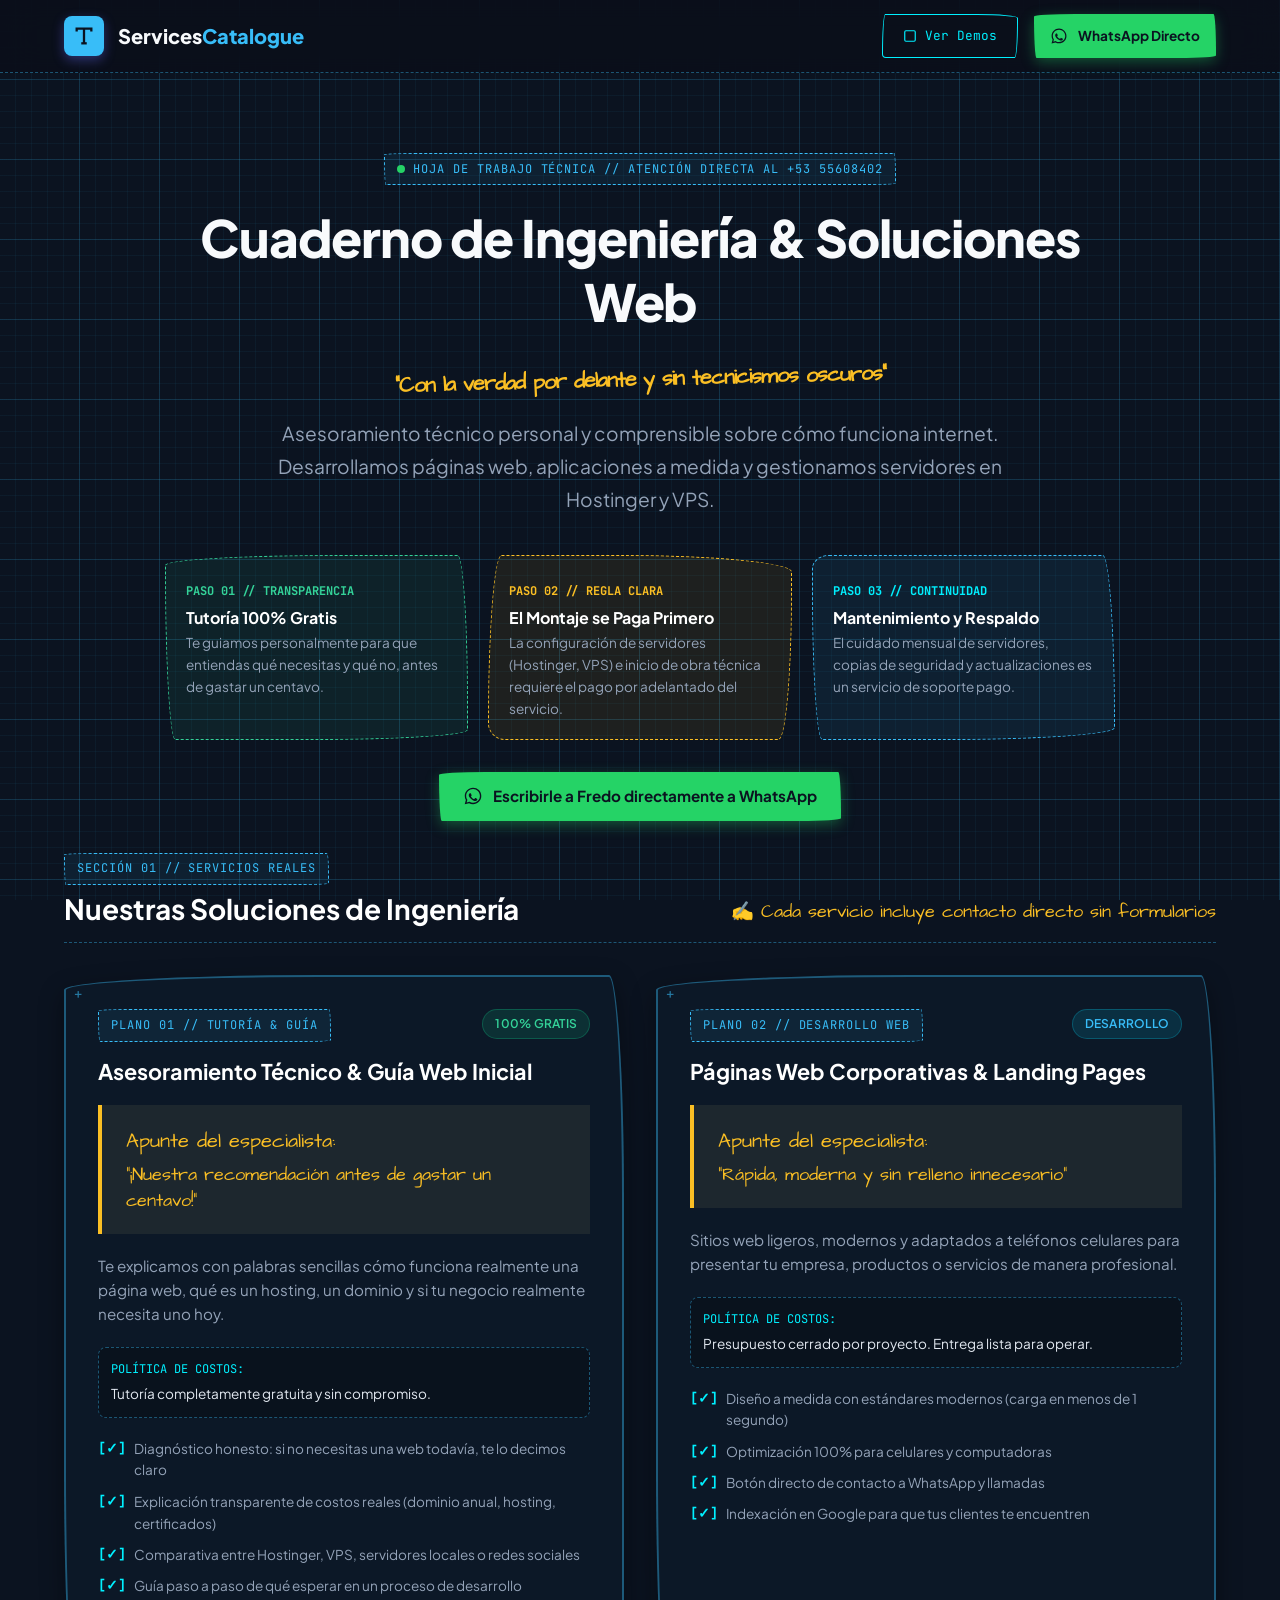
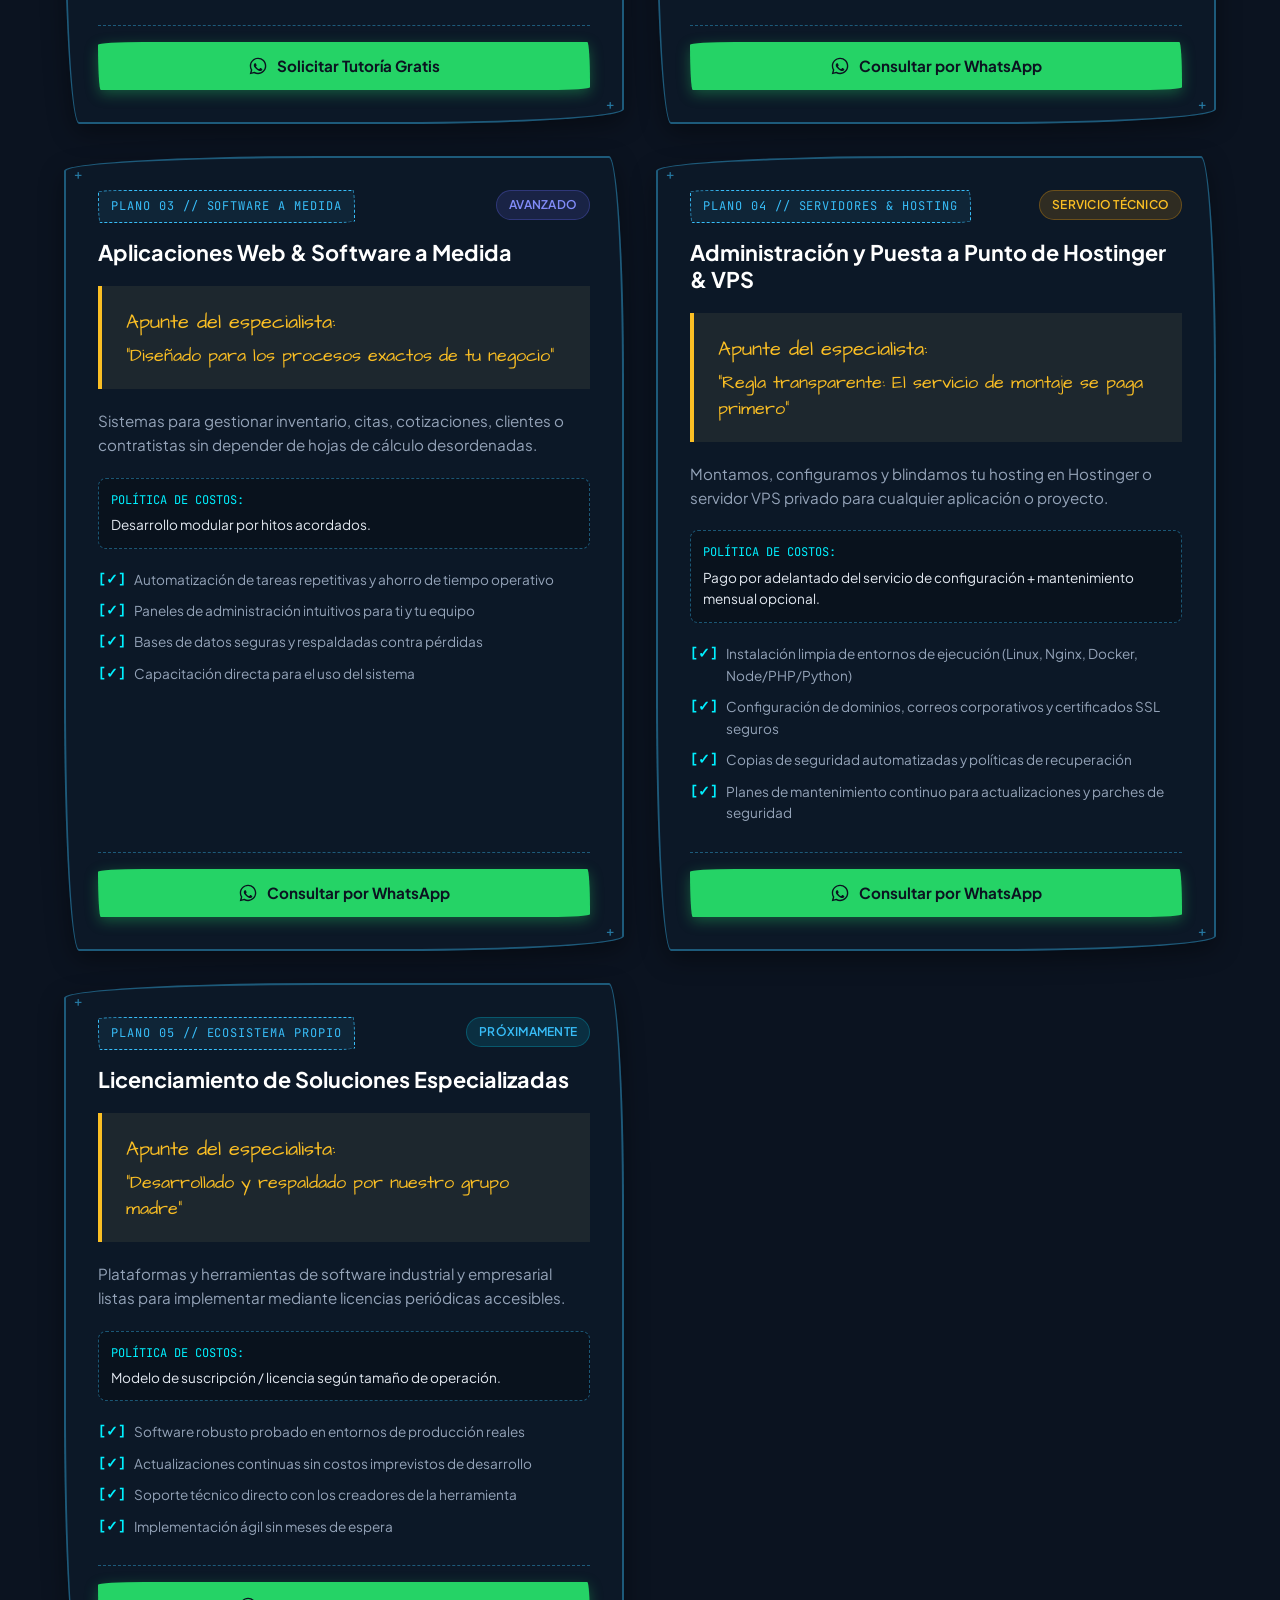
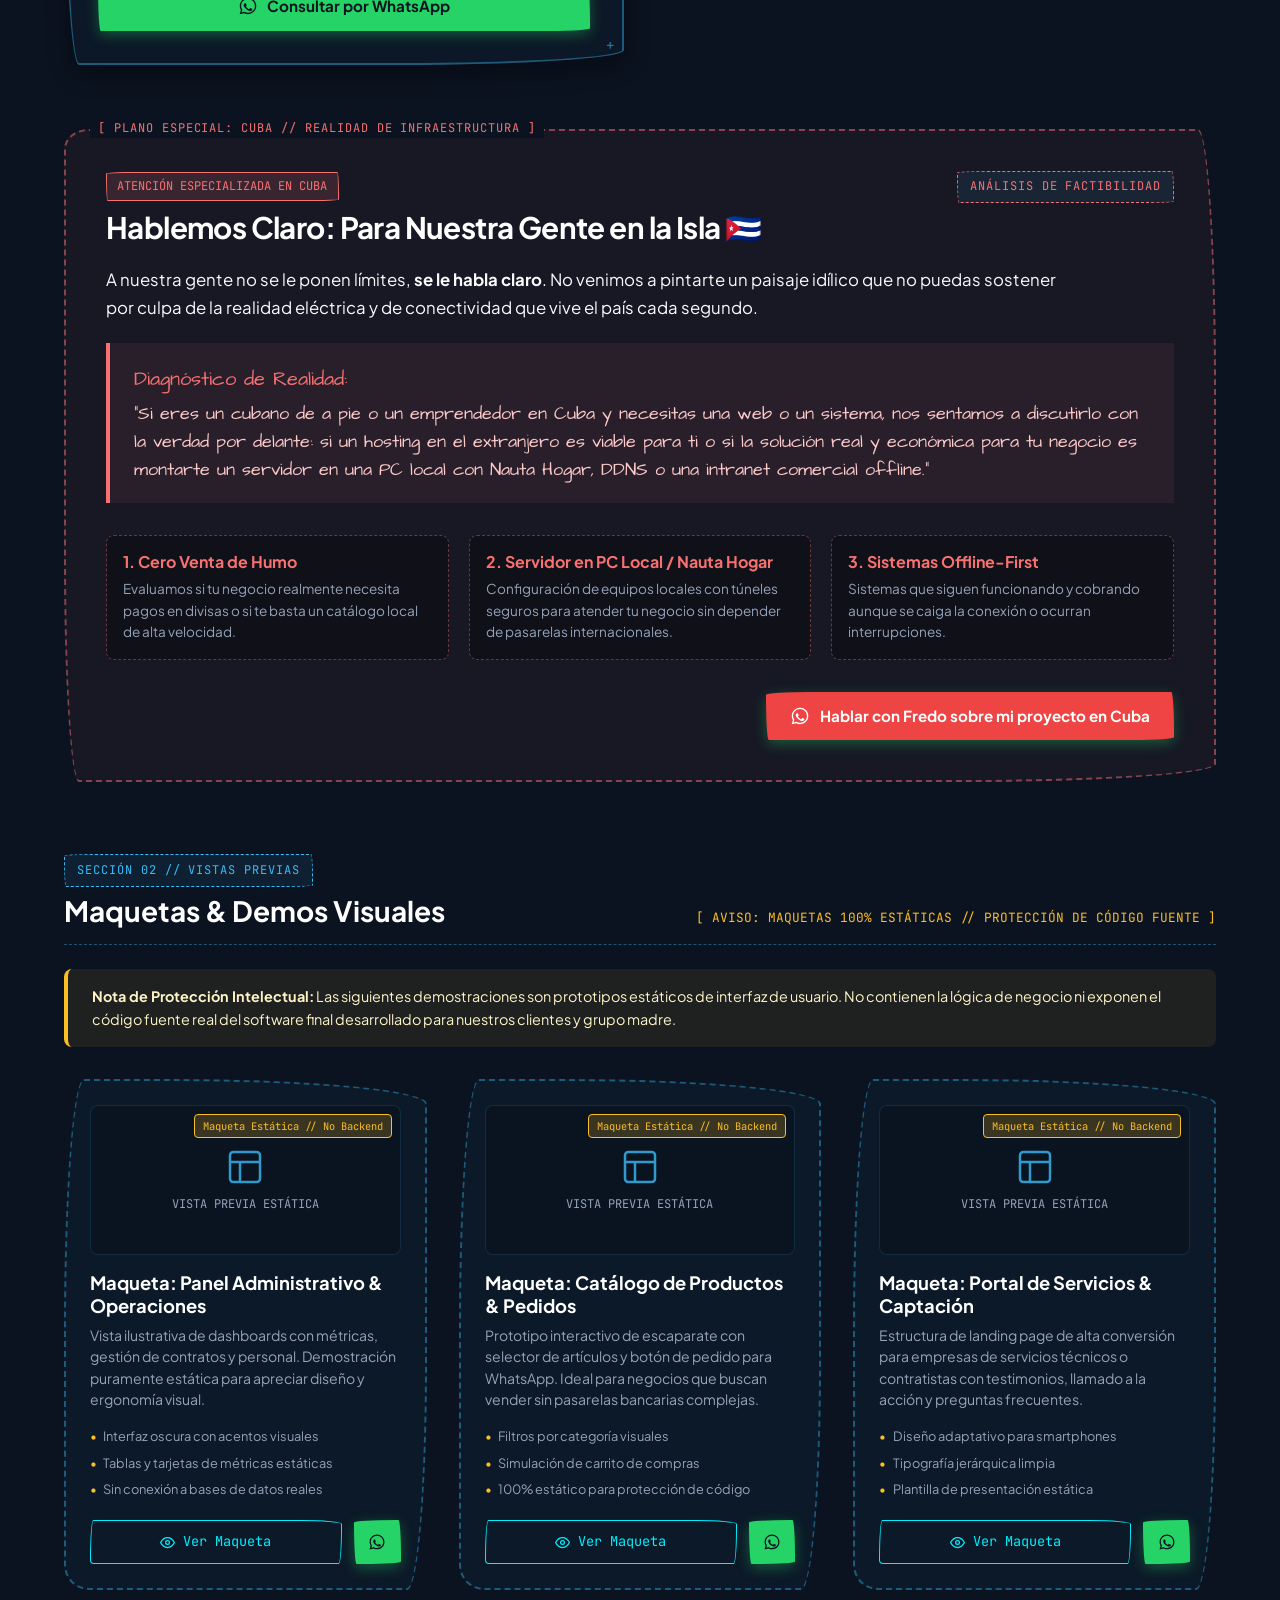
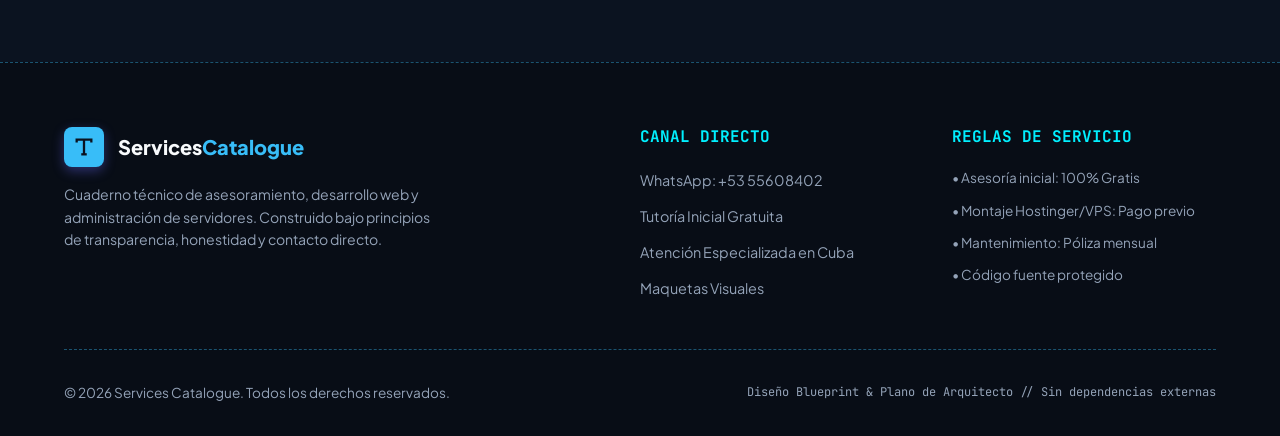
==== commit 598815d6: "style: optimiza responsividad para moviles compactos foldables y escritorio - Agrega soporte adaptat" ====
--- a/index.html
+++ b/index.html
@@ -61,7 +61,7 @@
         </span>
       </div>
 
-      <h1 class="hero-title" style="font-size: clamp(2rem, 4.5vw, 3.2rem); letter-spacing: -0.02em;">
+      <h1 class="hero-title" style="font-size: clamp(1.6rem, 5.5vw, 3.2rem); letter-spacing: -0.02em;">
         Cuaderno de Ingeniería & Soluciones Web <br>
         <span class="handwritten" style="color: var(--ink-amber); margin-top: 0.5rem;">
           "Con la verdad por delante y sin tecnicismos oscuros"
@@ -73,7 +73,7 @@
       </p>
 
       <!-- Reglas Claras / Banner de Transparencia -->
-      <div style="display: grid; grid-template-columns: repeat(auto-fit, minmax(240px, 1fr)); gap: 1.25rem; max-width: 950px; margin: 2rem auto; text-align: left;">
+      <div style="display: grid; grid-template-columns: repeat(auto-fit, minmax(min(100%, 250px), 1fr)); gap: 1.25rem; max-width: 950px; margin: 2rem auto; text-align: left;">
         <div style="padding: 1.25rem; background: rgba(52, 211, 153, 0.08); border: 1.5px dashed var(--ink-emerald); border-radius: var(--rough-radius-1);">
           <span style="font-family: var(--font-tech); font-size: 0.75rem; color: var(--ink-emerald); font-weight: 700;">PASO 01 // TRANSPARENCIA</span>
           <h4 style="color: #fff; margin: 0.4rem 0 0.25rem;">Tutoría 100% Gratis</h4>
@@ -100,7 +100,7 @@
       </div>
 
       <div style="margin-top: 1.5rem;">
-        <a id="hero-whatsapp-btn" href="#" target="_blank" rel="noopener noreferrer" class="btn-whatsapp">
+        <a id="hero-whatsapp-btn" href="#" target="_blank" rel="noopener noreferrer" class="btn-whatsapp" style="max-width: 100%;">
           <svg width="20" height="20" viewBox="0 0 24 24" fill="currentColor">
             <path d="M12.04 2c-5.46 0-9.91 4.45-9.91 9.91 0 1.75.46 3.45 1.32 4.95L2.05 22l5.25-1.38c1.45.79 3.08 1.21 4.74 1.21 5.46 0 9.91-4.45 9.91-9.91 0-2.65-1.03-5.14-2.9-7.01A9.816 9.816 0 0 0 12.04 2zm.01 1.67c4.55 0 8.24 3.7 8.24 8.24 0 2.2-.86 4.28-2.42 5.83a8.217 8.217 0 0 1-5.83 2.42c-1.48 0-2.94-.39-4.21-1.15l-.3-.18-3.12.82.83-3.04-.2-.31a8.19 8.19 0 0 1-1.26-4.39c0-4.54 3.7-8.24 8.25-8.24zm4.52 11.66c-.25-.13-1.47-.72-1.7-.81-.23-.08-.39-.13-.56.13-.17.25-.64.81-.79.97-.14.17-.29.19-.54.06-.25-.13-1.06-.39-2.02-1.25-.75-.67-1.26-1.5-1.4-1.75-.15-.25-.02-.39.11-.51.11-.11.25-.29.38-.44.13-.15.17-.25.25-.42.08-.17.04-.32-.02-.44-.06-.13-.56-1.35-.77-1.85-.2-.49-.41-.42-.56-.43h-.48c-.17 0-.44.06-.67.32-.23.25-.88.86-.88 2.1 0 1.24.9 2.44 1.03 2.61.13.17 1.78 2.72 4.31 3.81.6.26 1.07.41 1.44.53.61.19 1.16.17 1.6.1.49-.07 1.47-.6 1.68-1.18.21-.59.21-1.09.15-1.19-.06-.1-.23-.17-.48-.29z"/>
           </svg>
@@ -116,9 +116,9 @@
     <div style="display: flex; justify-content: space-between; align-items: flex-end; margin-bottom: 2rem; border-bottom: 1.5px dashed var(--bp-card-border); padding-bottom: 1rem; flex-wrap: wrap; gap: 1rem;">
       <div>
         <span class="blueprint-stamp">SECCIÓN 01 // SERVICIOS REALES</span>
-        <h2 style="font-size: 1.75rem; color: #fff; margin-top: 0.4rem;">Nuestras Soluciones de Ingeniería</h2>
-      </div>
-      <div style="font-family: var(--font-hand); color: var(--ink-amber); font-size: 1.15rem;">
+        <h2 style="font-size: clamp(1.4rem, 4vw, 1.75rem); color: #fff; margin-top: 0.4rem;">Nuestras Soluciones de Ingeniería</h2>
+      </div>
+      <div style="font-family: var(--font-hand); color: var(--ink-amber); font-size: clamp(1rem, 2.8vw, 1.15rem);">
         ✍️ Cada servicio incluye contacto directo sin formularios
       </div>
     </div>
@@ -131,7 +131,7 @@
       <div style="display: flex; justify-content: space-between; align-items: flex-start; gap: 1rem; margin-bottom: 1.25rem; flex-wrap: wrap;">
         <div>
           <span class="cuba-badge">ATENCIÓN ESPECIALIZADA EN CUBA</span>
-          <h2 style="font-size: 1.85rem; color: #fff; margin-top: 0.5rem; letter-spacing: -0.02em;">
+          <h2 style="font-size: clamp(1.4rem, 4vw, 1.85rem); color: #fff; margin-top: 0.5rem; letter-spacing: -0.02em;">
             Hablemos Claro: Para Nuestra Gente en la Isla 🇨🇺
           </h2>
         </div>
@@ -140,18 +140,18 @@
         </span>
       </div>
 
-      <p style="font-size: 1.05rem; color: #f8fafc; line-height: 1.7; margin-bottom: 1.25rem; max-width: 950px;">
+      <p style="font-size: clamp(0.92rem, 2.5vw, 1.05rem); color: #f8fafc; line-height: 1.7; margin-bottom: 1.25rem; max-width: 950px;">
         A nuestra gente no se le ponen límites, <strong>se le habla claro</strong>. No venimos a pintarte un paisaje idílico que no puedas sostener por culpa de la realidad eléctrica y de conectividad que vive el país cada segundo.
       </p>
 
       <div class="margin-note" style="border-left-color: var(--ink-cuba); background: rgba(248, 113, 113, 0.08);">
         <div class="margin-note-title" style="color: var(--ink-cuba);">Diagnóstico de Realidad:</div>
-        <p style="font-family: var(--font-hand); color: #fecaca; font-size: 1.15rem; margin: 0; line-height: 1.5;">
+        <p style="font-family: var(--font-hand); color: #fecaca; font-size: clamp(1rem, 2.8vw, 1.15rem); margin: 0; line-height: 1.5;">
           "Si eres un cubano de a pie o un emprendedor en Cuba y necesitas una web o un sistema, nos sentamos a discutirlo con la verdad por delante: si un hosting en el extranjero es viable para ti o si la solución real y económica para tu negocio es montarte un servidor en una PC local con Nauta Hogar, DDNS o una intranet comercial offline."
         </p>
       </div>
 
-      <div style="display: grid; grid-template-columns: repeat(auto-fit, minmax(260px, 1fr)); gap: 1.25rem; margin: 2rem 0;">
+      <div style="display: grid; grid-template-columns: repeat(auto-fit, minmax(min(100%, 250px), 1fr)); gap: 1.25rem; margin: 2rem 0;">
         <div style="padding: 1rem; background: rgba(0,0,0,0.3); border-radius: 8px; border: 1px dashed rgba(248, 113, 113, 0.4);">
           <h4 style="color: var(--ink-cuba); margin-bottom: 0.35rem;">1. Cero Venta de Humo</h4>
           <p style="font-size: 0.85rem; color: var(--ink-muted); margin: 0;">
@@ -174,7 +174,7 @@
         </div>
       </div>
 
-      <div style="text-align: right;">
+      <div style="display: flex; justify-content: flex-end;">
         <a id="cuba-whatsapp-btn" href="#" target="_blank" rel="noopener noreferrer" class="btn-whatsapp" style="background: #ef4444; color: #fff !important;">
           <svg width="20" height="20" viewBox="0 0 24 24" fill="currentColor">
             <path d="M12.04 2c-5.46 0-9.91 4.45-9.91 9.91 0 1.75.46 3.45 1.32 4.95L2.05 22l5.25-1.38c1.45.79 3.08 1.21 4.74 1.21 5.46 0 9.91-4.45 9.91-9.91 0-2.65-1.03-5.14-2.9-7.01A9.816 9.816 0 0 0 12.04 2zm.01 1.67c4.55 0 8.24 3.7 8.24 8.24 0 2.2-.86 4.28-2.42 5.83a8.217 8.217 0 0 1-5.83 2.42c-1.48 0-2.94-.39-4.21-1.15l-.3-.18-3.12.82.83-3.04-.2-.31a8.19 8.19 0 0 1-1.26-4.39c0-4.54 3.7-8.24 8.25-8.24zm4.52 11.66c-.25-.13-1.47-.72-1.7-.81-.23-.08-.39-.13-.56.13-.17.25-.64.81-.79.97-.14.17-.29.19-.54.06-.25-.13-1.06-.39-2.02-1.25-.75-.67-1.26-1.5-1.4-1.75-.15-.25-.02-.39.11-.51.11-.11.25-.29.38-.44.13-.15.17-.25.25-.42.08-.17.04-.32-.02-.44-.06-.13-.56-1.35-.77-1.85-.2-.49-.41-.42-.56-.43h-.48c-.17 0-.44.06-.67.32-.23.25-.88.86-.88 2.1 0 1.24.9 2.44 1.03 2.61.13.17 1.78 2.72 4.31 3.81.6.26 1.07.41 1.44.53.61.19 1.16.17 1.6.1.49-.07 1.47-.6 1.68-1.18.21-.59.21-1.09.15-1.19-.06-.1-.23-.17-.48-.29z"/>
--- a/styles/blueprint.css
+++ b/styles/blueprint.css
@@ -1,6 +1,7 @@
 /* ==========================================================================
    BLUEPRINT & HAND-DRAWN SKETCH THEME
    Estética de Cuaderno de Ingeniería / Plano de Arquitecto con bordes garabateados
+   Completamente Adaptativo (Mobile-First, Fold, iPhone, Regular & Desktop)
    ========================================================================== */
 
 :root {
@@ -34,6 +35,14 @@
   --rough-radius-1: 255px 15px 225px 15px / 15px 225px 15px 255px;
   --rough-radius-2: 20px 255px 20px 25px / 250px 25px 225px 25px;
   --rough-radius-3: 25px 18px 255px 15px / 20px 255px 18px 225px;
+}
+
+/* Prevenir cualquier desbordamiento horizontal global */
+html, body {
+  width: 100%;
+  max-width: 100vw;
+  overflow-x: hidden;
+  box-sizing: border-box;
 }
 
 /* Background Blueprint Grid */
@@ -50,6 +59,12 @@
   font-family: var(--font-body);
 }
 
+/* Ruptura segura de texto para evitar roturas en pantallas angostas */
+h1, h2, h3, h4, h5, h6, p, span, a, li {
+  overflow-wrap: break-word;
+  word-wrap: break-word;
+}
+
 /* Hand-drawn Doodle Animations */
 @keyframes sketch-wobble {
   0% {
@@ -74,37 +89,31 @@
   }
 }
 
-@keyframes dash-drift {
-  0% {
-    background-position: 0 0, 100% 0, 100% 100%, 0 100%;
-  }
-  100% {
-    background-position: 40px 0, 100% 40px, calc(100% - 40px) 100%, 0 calc(100% - 40px);
-  }
-}
-
 /* Blueprint Header & Technical Stamps */
 .blueprint-stamp {
   display: inline-flex;
   align-items: center;
   gap: 0.5rem;
   font-family: var(--font-tech);
-  font-size: 0.75rem;
-  letter-spacing: 0.12em;
+  font-size: clamp(0.65rem, 2vw, 0.75rem);
+  letter-spacing: 0.08em;
   text-transform: uppercase;
   color: var(--ink-blue);
   border: 1.5px dashed var(--ink-blue);
-  padding: 0.35rem 0.85rem;
+  padding: 0.35rem 0.75rem;
   border-radius: var(--rough-radius-1);
   background: rgba(56, 189, 248, 0.08);
+  max-width: 100%;
+  flex-wrap: wrap;
 }
 
 .handwritten {
   font-family: var(--font-hand);
   color: var(--ink-amber);
-  font-size: 1.35rem;
+  font-size: clamp(1.05rem, 3.5vw, 1.35rem);
   display: inline-block;
-  transform: rotate(-2deg);
+  transform: rotate(-1.5deg);
+  line-height: 1.35;
 }
 
 /* Sketchy Blueprint Cards */
@@ -112,11 +121,13 @@
   background: var(--bp-card-bg);
   border: 2px solid var(--bp-card-border);
   border-radius: var(--rough-radius-1);
-  padding: 2rem;
+  padding: clamp(1.2rem, 3.5vw, 2rem);
   position: relative;
   transition: all 0.3s ease;
   box-shadow: 0 8px 24px rgba(0, 0, 0, 0.4);
   animation: sketch-wobble 8s infinite alternate ease-in-out;
+  display: flex;
+  flex-direction: column;
 }
 
 .blueprint-card:hover {
@@ -148,28 +159,20 @@
   opacity: 0.6;
 }
 
-/* Scribbled Animated Border Outline */
-.doodle-border {
-  position: relative;
-  border: 2px dashed rgba(56, 189, 248, 0.6);
-  border-radius: var(--rough-radius-2);
-  animation: sketch-wobble 6s infinite ease-in-out;
-}
-
 /* Notebook Sticky Note (Nota al margen) */
 .margin-note {
   background: rgba(254, 240, 138, 0.07);
   border-left: 4px solid var(--ink-amber);
-  padding: 1.25rem 1.5rem;
+  padding: clamp(0.9rem, 2.5vw, 1.25rem) clamp(1rem, 3vw, 1.5rem);
   border-radius: 4px var(--rough-radius-1);
-  margin: 1.5rem 0;
+  margin: 1.25rem 0;
   position: relative;
 }
 
 .margin-note-title {
   font-family: var(--font-hand);
   color: var(--ink-amber);
-  font-size: 1.25rem;
+  font-size: clamp(1rem, 2.8vw, 1.25rem);
   margin-bottom: 0.35rem;
 }
 
@@ -178,7 +181,7 @@
   background: rgba(248, 113, 113, 0.05);
   border: 2px dashed rgba(248, 113, 113, 0.5);
   border-radius: var(--rough-radius-3);
-  padding: 2.5rem;
+  padding: clamp(1.25rem, 4vw, 2.5rem);
   margin: 3.5rem 0;
   position: relative;
   animation: sketch-wobble 10s infinite ease-in-out;
@@ -188,13 +191,15 @@
   content: '[ PLANO ESPECIAL: CUBA // REALIDAD DE INFRAESTRUCTURA ]';
   position: absolute;
   top: -12px;
-  left: 24px;
+  left: clamp(12px, 3vw, 24px);
   background: var(--bp-bg);
-  padding: 0 10px;
-  font-family: var(--font-tech);
-  font-size: 0.75rem;
+  padding: 0 8px;
+  font-family: var(--font-tech);
+  font-size: clamp(0.6rem, 2vw, 0.75rem);
   color: var(--ink-cuba);
-  letter-spacing: 0.1em;
+  letter-spacing: 0.08em;
+  white-space: normal;
+  max-width: calc(100% - 24px);
 }
 
 .cuba-badge {
@@ -202,9 +207,10 @@
   color: var(--ink-cuba);
   border: 1px solid var(--ink-cuba);
   font-family: var(--font-tech);
-  padding: 0.25rem 0.75rem;
+  padding: 0.25rem 0.65rem;
   border-radius: var(--rough-radius-1);
-  font-size: 0.75rem;
+  font-size: clamp(0.68rem, 2vw, 0.75rem);
+  display: inline-block;
 }
 
 /* WhatsApp Direct CTA Button */
@@ -216,14 +222,16 @@
   align-items: center;
   justify-content: center;
   gap: 0.6rem;
-  padding: 0.75rem 1.5rem;
+  padding: 0.75rem clamp(1rem, 3vw, 1.5rem);
+  min-height: 44px; /* Touch target estándar móvil */
   border-radius: var(--rough-radius-1);
   font-family: var(--font-body);
-  font-size: 0.95rem;
+  font-size: clamp(0.85rem, 2.5vw, 0.95rem);
   box-shadow: 0 4px 14px rgba(37, 211, 102, 0.35);
   transition: all 0.2s ease;
   text-decoration: none;
   animation: sketch-wobble 7s infinite ease-in-out;
+  text-align: center;
 }
 
 .btn-whatsapp:hover {
@@ -238,14 +246,17 @@
   color: var(--ink-cyan) !important;
   border: 1.5px solid var(--ink-cyan);
   border-radius: var(--rough-radius-2);
-  padding: 0.65rem 1.25rem;
-  font-family: var(--font-tech);
-  font-size: 0.85rem;
+  padding: 0.65rem clamp(0.85rem, 2.5vw, 1.25rem);
+  min-height: 44px; /* Touch target */
+  font-family: var(--font-tech);
+  font-size: clamp(0.78rem, 2vw, 0.85rem);
   display: inline-flex;
   align-items: center;
+  justify-content: center;
   gap: 0.5rem;
   text-decoration: none;
   transition: all 0.2s ease;
+  white-space: nowrap;
 }
 
 .btn-blueprint:hover {
@@ -254,11 +265,19 @@
   transform: translateY(-2px);
 }
 
+/* Grid de Servicios Adaptativo */
+.services-grid {
+  display: grid !important;
+  grid-template-columns: repeat(auto-fill, minmax(min(100%, 340px), 1fr)) !important;
+  gap: clamp(1.25rem, 3vw, 1.75rem) !important;
+  margin-bottom: 4rem !important;
+}
+
 /* Demos Visual Section */
 .demos-grid {
   display: grid;
-  grid-template-columns: repeat(auto-fit, minmax(320px, 1fr));
-  gap: 2rem;
+  grid-template-columns: repeat(auto-fill, minmax(min(100%, 300px), 1fr));
+  gap: clamp(1.25rem, 3vw, 2rem);
   margin-top: 2rem;
 }
 
@@ -266,7 +285,7 @@
   background: rgba(13, 27, 42, 0.9);
   border: 2px dashed rgba(56, 189, 248, 0.4);
   border-radius: var(--rough-radius-2);
-  padding: 1.5rem;
+  padding: clamp(1.2rem, 3vw, 1.5rem);
   display: flex;
   flex-direction: column;
   transition: all 0.3s ease;
@@ -282,7 +301,7 @@
 }
 
 .demo-preview-frame {
-  height: 160px;
+  height: 150px;
   background: rgba(11, 19, 32, 0.9);
   border: 1px solid var(--bp-grid-major);
   border-radius: 8px;
@@ -307,3 +326,137 @@
   padding: 0.15rem 0.5rem;
   border-radius: 4px;
 }
+
+/* ==========================================================================
+   MEDIA QUERIES ESPECÍFICAS (MOBILE, FOLD, TABLET, DESKTOP)
+   ========================================================================== */
+
+/* 1. DISPOSITIVOS ULTRA-PEQUEÑOS & FOLDS PLEGADOS (<= 360px: Galaxy Z Fold, iPhone SE 1st gen) */
+@media (max-width: 360px) {
+  .container {
+    padding-left: 0.75rem !important;
+    padding-right: 0.75rem !important;
+  }
+
+  .nav-container {
+    height: auto !important;
+    padding: 0.75rem 0 !important;
+    flex-direction: column !important;
+    gap: 0.75rem !important;
+    align-items: stretch !important;
+  }
+
+  .brand {
+    justify-content: center !important;
+    font-size: 1.1rem !important;
+  }
+
+  .nav-actions {
+    display: flex !important;
+    flex-direction: column !important;
+    width: 100% !important;
+    gap: 0.5rem !important;
+  }
+
+  .nav-actions .btn-blueprint,
+  .nav-actions .btn-whatsapp {
+    width: 100% !important;
+    justify-content: center !important;
+  }
+
+  .hero {
+    padding: 2.5rem 0 1.5rem !important;
+  }
+
+  .hero-title {
+    font-size: 1.6rem !important;
+    line-height: 1.25 !important;
+  }
+
+  .cuba-section {
+    padding: 1.25rem 0.75rem !important;
+    margin: 2.5rem 0 !important;
+  }
+
+  .cuba-section::before {
+    position: static !important;
+    display: block !important;
+    margin-bottom: 0.75rem !important;
+    padding: 0 !important;
+    background: transparent !important;
+  }
+
+  #cuba-whatsapp-btn {
+    width: 100% !important;
+  }
+
+  .blueprint-card {
+    padding: 1rem !important;
+  }
+
+  .footer-grid {
+    gap: 1.5rem !important;
+  }
+}
+
+/* 2. MÓVILES REGULARES (361px a 540px: iPhone 12/13/14/15/16, Galaxy S, Pixel) */
+@media (min-width: 361px) and (max-width: 540px) {
+  .container {
+    padding-left: 1rem !important;
+    padding-right: 1rem !important;
+  }
+
+  .nav-container {
+    height: auto !important;
+    padding: 0.65rem 0 !important;
+    flex-wrap: wrap !important;
+    gap: 0.75rem !important;
+  }
+
+  .nav-actions {
+    gap: 0.5rem !important;
+  }
+
+  .hero-title {
+    font-size: clamp(1.75rem, 6vw, 2.25rem) !important;
+  }
+
+  #cuba-whatsapp-btn {
+    width: 100% !important;
+  }
+}
+
+/* 3. PLEGABLES DESPLEGADOS & TABLETS PORTRAIT (541px a 820px: Galaxy Fold abierto, iPad mini) */
+@media (min-width: 541px) and (max-width: 820px) {
+  .container {
+    padding-left: 1.25rem !important;
+    padding-right: 1.25rem !important;
+  }
+
+  .services-grid {
+    grid-template-columns: repeat(auto-fill, minmax(min(100%, 280px), 1fr)) !important;
+  }
+
+  .demos-grid {
+    grid-template-columns: repeat(auto-fill, minmax(min(100%, 260px), 1fr)) !important;
+  }
+}
+
+/* 4. PANTALLAS GRANDES Y MONITORES DE ESCRITORIO (>= 1200px) */
+@media (min-width: 1200px) {
+  .container {
+    max-width: 1200px !important;
+    padding-left: 1.5rem !important;
+    padding-right: 1.5rem !important;
+  }
+
+  .services-grid {
+    grid-template-columns: repeat(2, 1fr) !important;
+    gap: 2rem !important;
+  }
+
+  .demos-grid {
+    grid-template-columns: repeat(3, 1fr) !important;
+    gap: 2rem !important;
+  }
+}
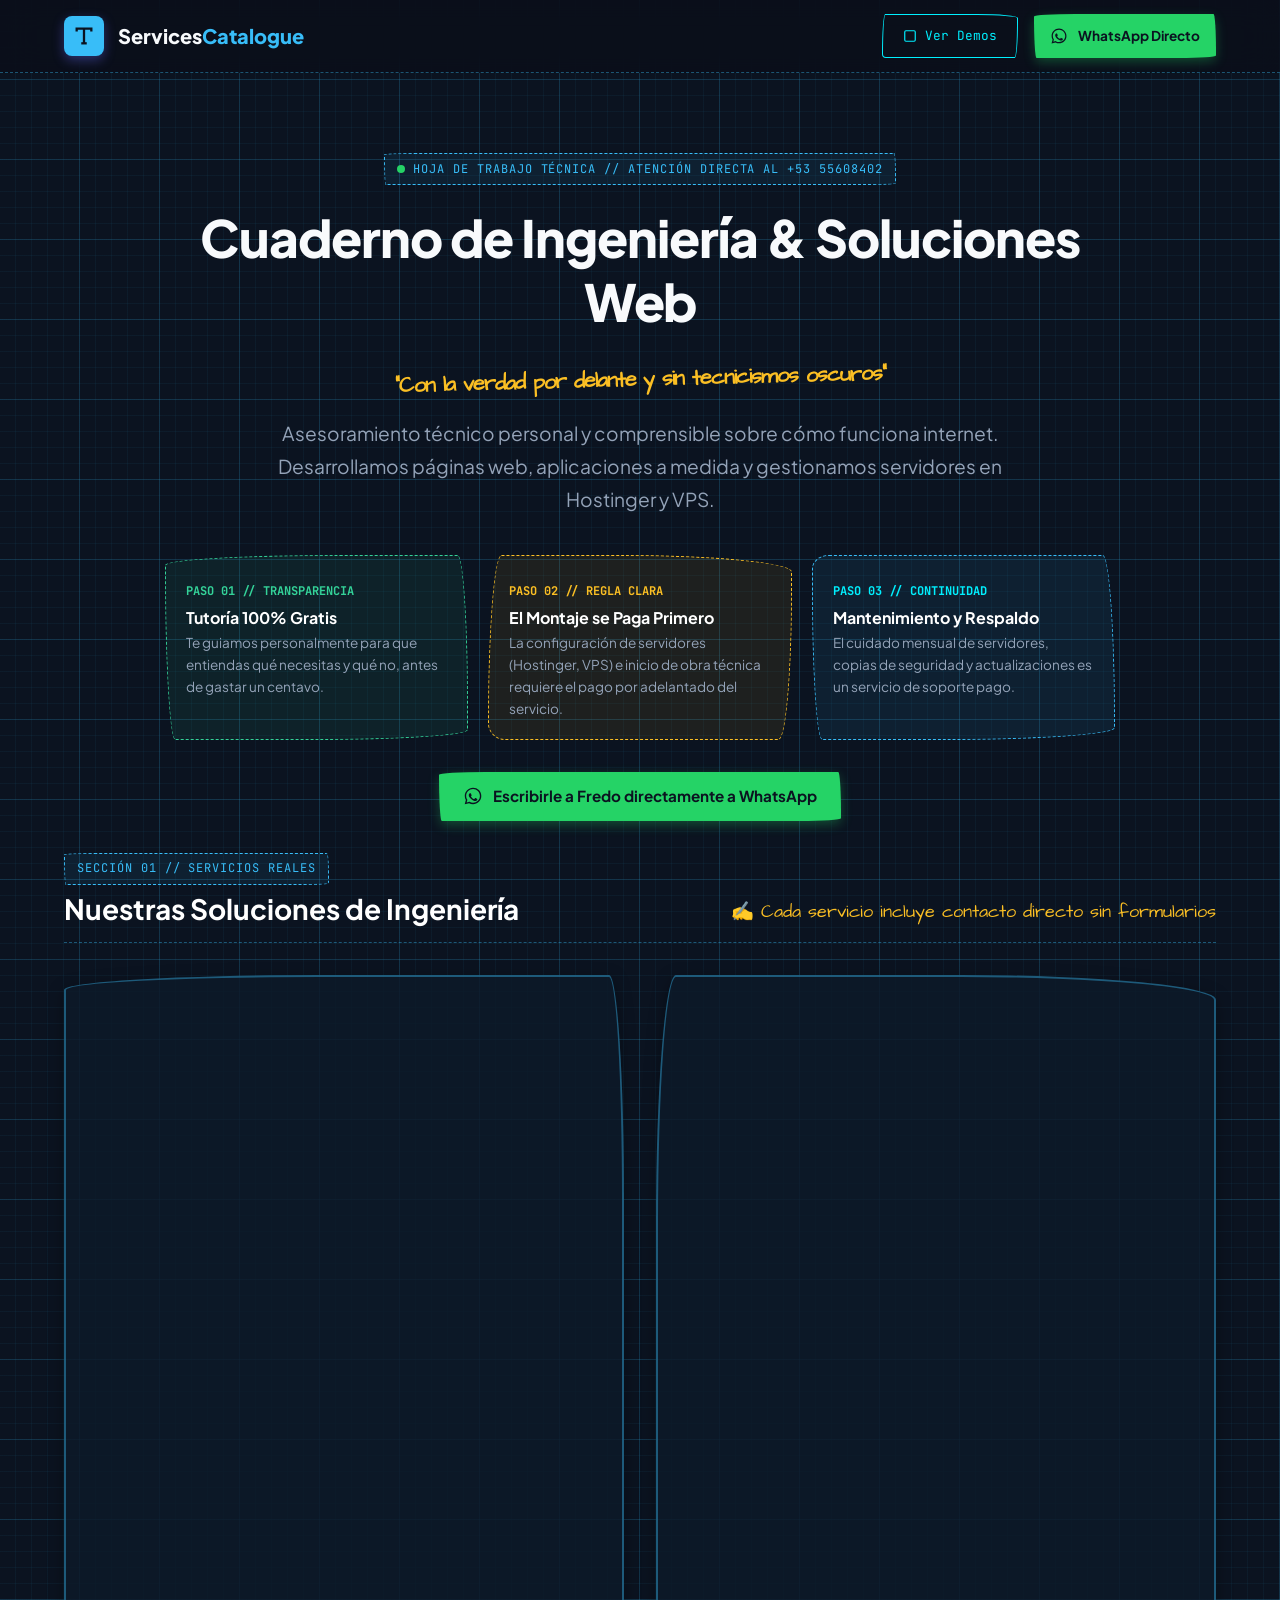
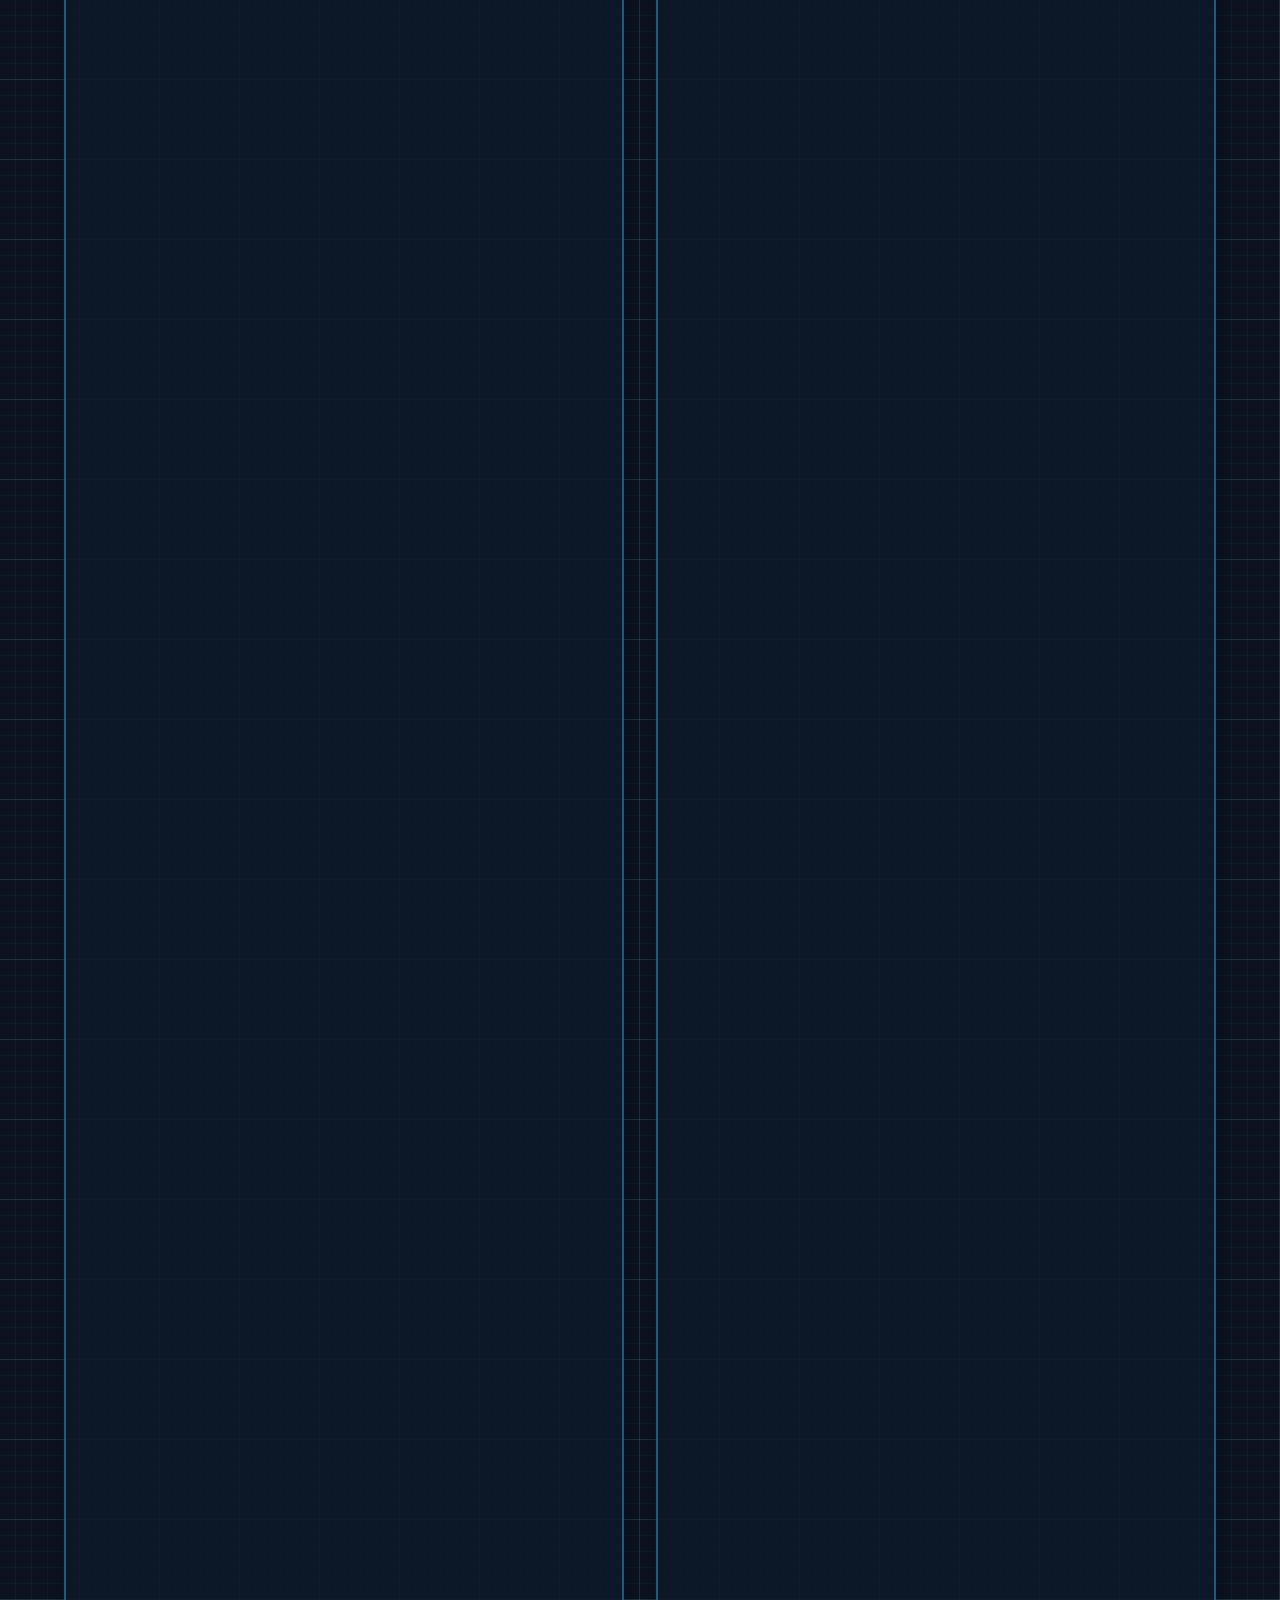
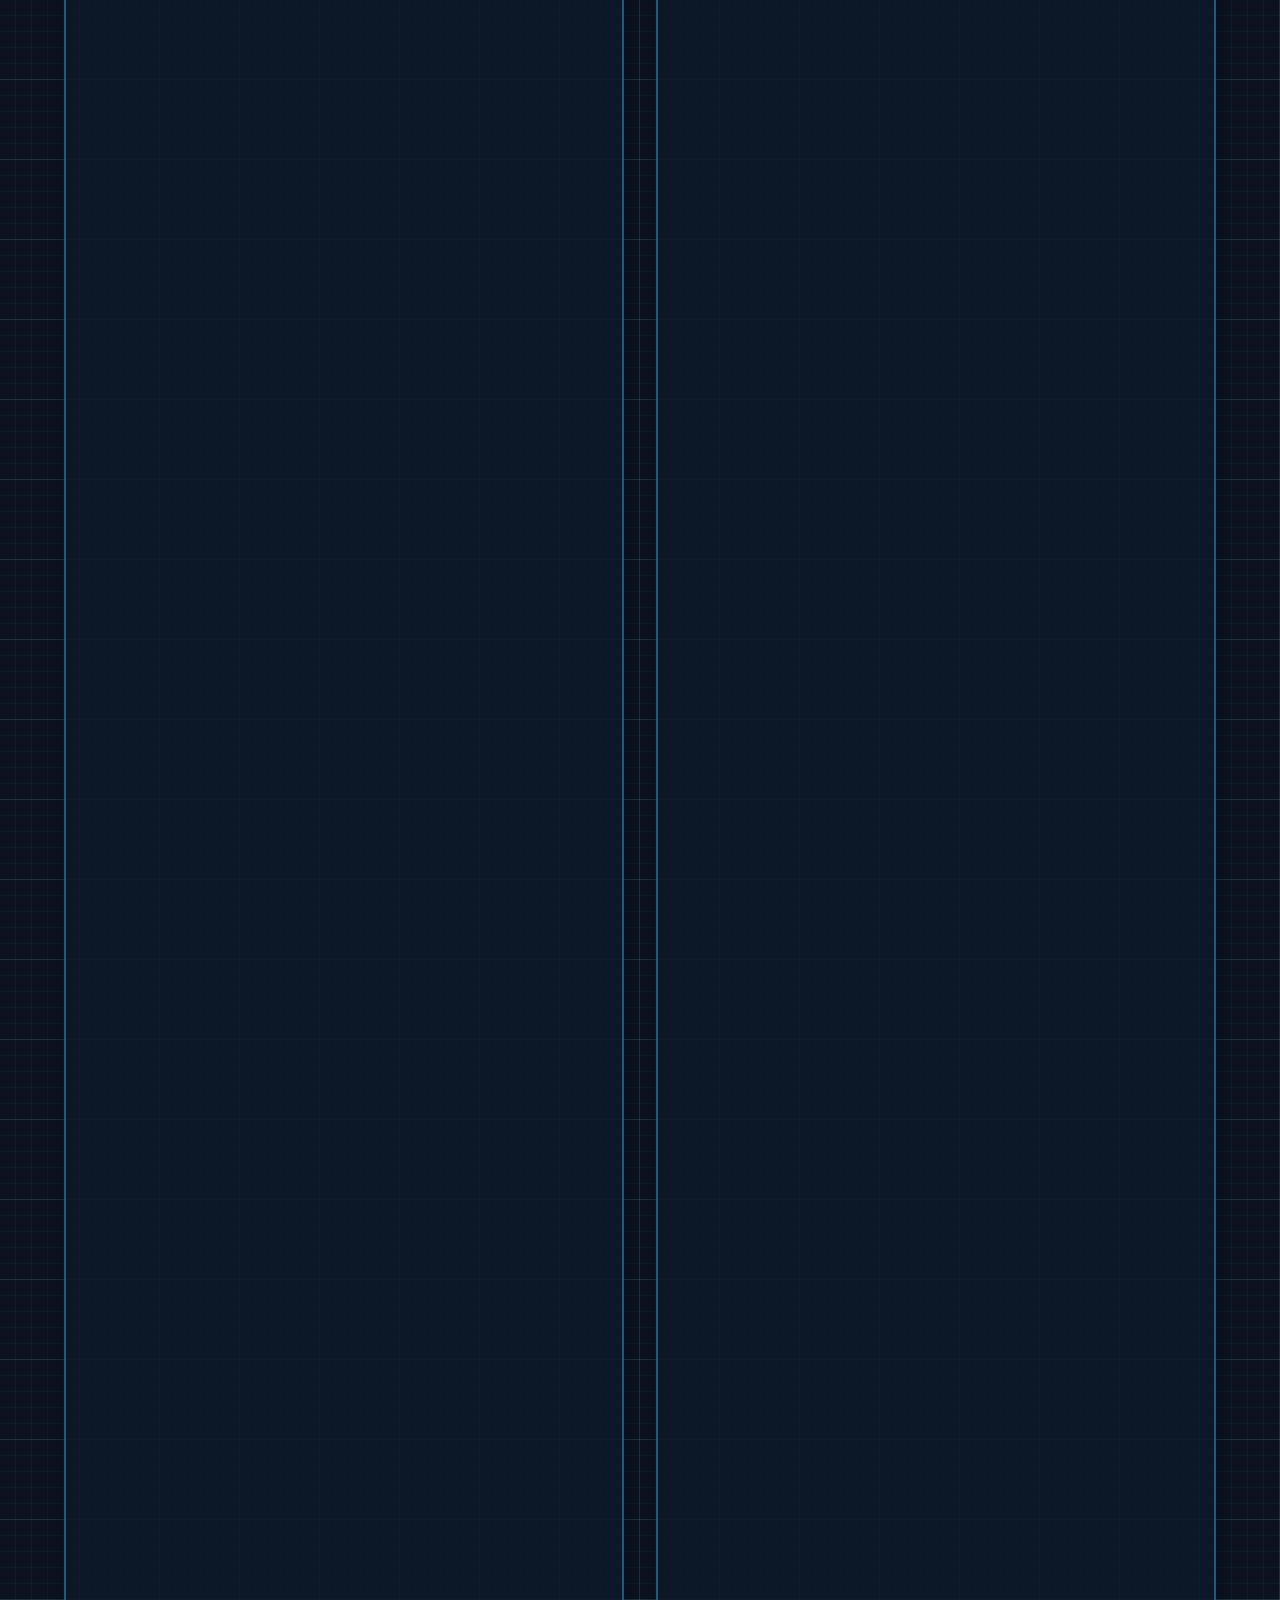
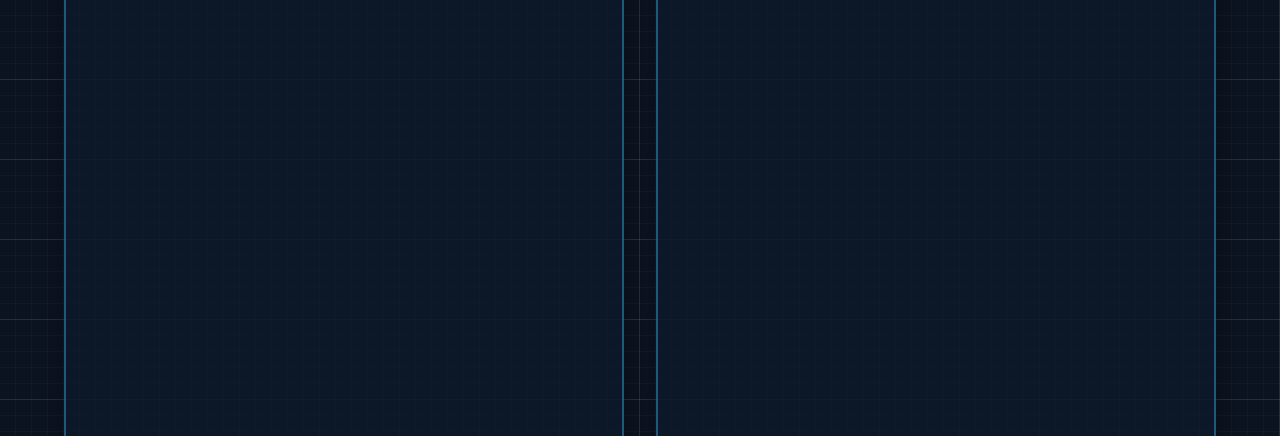
==== commit a8c62d44: "perf: optimiza animaciones y renderizado para dispositivos moviles Elimina el bucle continuo de bord" ====
--- a/index.html
+++ b/index.html
@@ -10,7 +10,7 @@
   <!-- Google Fonts: JetBrains Mono (Plano/Tech) + Architects Daughter (Notas a mano) + Plus Jakarta Sans (Lectura) -->
   <link rel="preconnect" href="https://fonts.googleapis.com">
   <link rel="preconnect" href="https://fonts.gstatic.com" crossorigin>
-  <link href="https://fonts.googleapis.com/css2?family=Architects+Daughter&family=JetBrains+Mono:wght@400;600;700&family=Plus+Jakarta+Sans:wght@400;500;600;700;800&display=swap" rel="stylesheet">
+  <link href="https://fonts.googleapis.com/css2?family=Architects+Daughter&family=JetBrains+Mono:wght@400;600;700&family=Plus+Jakarta+Sans:wght@400;600;700&display=swap" rel="stylesheet">
 
   <!-- Stylesheets -->
   <link rel="stylesheet" href="styles/main.css">
--- a/styles/main.css
+++ b/styles/main.css
@@ -74,11 +74,7 @@
   display: flex;
   flex-direction: column;
   overflow-x: hidden;
-  background-image: 
-    radial-gradient(circle at 15% 10%, rgba(99, 102, 241, 0.12) 0%, transparent 40%),
-    radial-gradient(circle at 85% 25%, rgba(6, 182, 212, 0.12) 0%, transparent 45%),
-    radial-gradient(circle at 50% 80%, rgba(139, 92, 246, 0.08) 0%, transparent 50%);
-  background-attachment: fixed;
+  background-color: var(--bg-primary);
 }
 
 /* Custom Scrollbar */
@@ -236,5 +232,6 @@
 .text-gradient {
   background: var(--accent-gradient);
   -webkit-background-clip: text;
+  background-clip: text;
   -webkit-text-fill-color: transparent;
 }
--- a/styles/animations.css
+++ b/styles/animations.css
@@ -1,22 +1,12 @@
 /* ==========================================================================
-   ANIMATIONS & MICRO-INTERACTIONS
+   ANIMATIONS & MICRO-INTERACTIONS (GPU-ACCELERATED)
+   Solo propiedades transform y opacity para garantizar 60-120fps en móviles
    ========================================================================== */
 
-@keyframes pulseGlow {
-  0%, 100% {
-    opacity: 0.6;
-    transform: scale(1);
-  }
-  50% {
-    opacity: 0.9;
-    transform: scale(1.03);
-  }
-}
-
-@keyframes fadeIn {
+@keyframes fadeInFast {
   from {
     opacity: 0;
-    transform: translateY(12px);
+    transform: translateY(8px);
   }
   to {
     opacity: 1;
@@ -24,58 +14,13 @@
   }
 }
 
-@keyframes modalSlideUp {
-  from {
-    opacity: 0;
-    transform: translateY(20px) scale(0.97);
-  }
-  to {
-    opacity: 1;
-    transform: translateY(0) scale(1);
-  }
+.blueprint-card {
+  animation: fadeInFast 0.3s cubic-bezier(0.16, 1, 0.3, 1) backwards;
 }
 
-.service-card {
-  animation: fadeIn 0.4s cubic-bezier(0.16, 1, 0.3, 1) backwards;
-}
-
-/* Stagger animations up to 12 items */
-.service-card:nth-child(1) { animation-delay: 0.03s; }
-.service-card:nth-child(2) { animation-delay: 0.06s; }
-.service-card:nth-child(3) { animation-delay: 0.09s; }
-.service-card:nth-child(4) { animation-delay: 0.12s; }
-.service-card:nth-child(5) { animation-delay: 0.15s; }
-.service-card:nth-child(6) { animation-delay: 0.18s; }
-.service-card:nth-child(7) { animation-delay: 0.21s; }
-.service-card:nth-child(8) { animation-delay: 0.24s; }
-.service-card:nth-child(9) { animation-delay: 0.27s; }
-
-dialog[open].custom-modal {
-  animation: modalSlideUp 0.3s cubic-bezier(0.16, 1, 0.3, 1) forwards;
-}
-
-/* Notification Toast */
-.toast {
-  position: fixed;
-  bottom: 2rem;
-  right: 2rem;
-  background: rgba(15, 23, 42, 0.95);
-  border: 1px solid var(--accent-emerald);
-  color: #fff;
-  padding: 1rem 1.5rem;
-  border-radius: var(--radius-md);
-  box-shadow: 0 10px 30px rgba(0, 0, 0, 0.5);
-  display: flex;
-  align-items: center;
-  gap: 0.75rem;
-  z-index: 1000;
-  backdrop-filter: blur(12px);
-  animation: fadeIn 0.3s ease-out;
-  transition: opacity 0.3s, transform 0.3s;
-}
-
-.toast.hide {
-  opacity: 0;
-  transform: translateY(10px);
-  pointer-events: none;
-}
+/* Entrada escalonada ligera para las tarjetas */
+.blueprint-card:nth-child(1) { animation-delay: 0.04s; }
+.blueprint-card:nth-child(2) { animation-delay: 0.08s; }
+.blueprint-card:nth-child(3) { animation-delay: 0.12s; }
+.blueprint-card:nth-child(4) { animation-delay: 0.16s; }
+.blueprint-card:nth-child(5) { animation-delay: 0.20s; }
--- a/styles/blueprint.css
+++ b/styles/blueprint.css
@@ -65,30 +65,6 @@
   word-wrap: break-word;
 }
 
-/* Hand-drawn Doodle Animations */
-@keyframes sketch-wobble {
-  0% {
-    border-radius: 255px 15px 225px 15px / 15px 225px 15px 255px;
-    transform: rotate(0deg);
-  }
-  25% {
-    border-radius: 20px 255px 20px 25px / 250px 25px 225px 25px;
-    transform: rotate(-0.15deg);
-  }
-  50% {
-    border-radius: 255px 25px 225px 20px / 25px 225px 20px 255px;
-    transform: rotate(0.15deg);
-  }
-  75% {
-    border-radius: 25px 18px 255px 15px / 20px 255px 18px 225px;
-    transform: rotate(-0.1deg);
-  }
-  100% {
-    border-radius: 255px 15px 225px 15px / 15px 225px 15px 255px;
-    transform: rotate(0deg);
-  }
-}
-
 /* Blueprint Header & Technical Stamps */
 .blueprint-stamp {
   display: inline-flex;
@@ -116,24 +92,38 @@
   line-height: 1.35;
 }
 
-/* Sketchy Blueprint Cards */
+/* Sketchy Blueprint Cards - Siluetas orgánicas estáticas para máximo rendimiento (60fps en móviles) */
 .blueprint-card {
   background: var(--bp-card-bg);
   border: 2px solid var(--bp-card-border);
   border-radius: var(--rough-radius-1);
   padding: clamp(1.2rem, 3.5vw, 2rem);
   position: relative;
-  transition: all 0.3s ease;
-  box-shadow: 0 8px 24px rgba(0, 0, 0, 0.4);
-  animation: sketch-wobble 8s infinite alternate ease-in-out;
+  transition: transform 0.2s cubic-bezier(0.16, 1, 0.3, 1), border-color 0.2s ease, box-shadow 0.2s ease;
+  box-shadow: 0 4px 16px rgba(0, 0, 0, 0.35);
   display: flex;
   flex-direction: column;
+  content-visibility: auto;
+  contain-intrinsic-size: auto none auto 380px;
+}
+
+/* Variación orgánica individual sin costo de repintado en runtime */
+.blueprint-card:nth-child(3n+1) {
+  border-radius: var(--rough-radius-1);
+}
+
+.blueprint-card:nth-child(3n+2) {
+  border-radius: var(--rough-radius-2);
+}
+
+.blueprint-card:nth-child(3n+3) {
+  border-radius: var(--rough-radius-3);
 }
 
 .blueprint-card:hover {
   border-color: var(--ink-cyan);
-  box-shadow: 0 0 25px rgba(0, 240, 255, 0.3);
-  transform: translateY(-4px) scale(1.01);
+  box-shadow: 0 8px 24px rgba(0, 240, 255, 0.2);
+  transform: translateY(-3px);
 }
 
 /* Corner Crosshairs like Architectural CAD/Plans */
@@ -157,6 +147,95 @@
   font-size: 14px;
   color: var(--ink-blue);
   opacity: 0.6;
+}
+
+/* Clases semánticas para acelerar el renderizado DOM de las tarjetas */
+.card-header-row {
+  display: flex;
+  justify-content: space-between;
+  align-items: flex-start;
+  gap: 1rem;
+  margin-bottom: 1rem;
+}
+
+.card-title-tech {
+  font-size: 1.35rem;
+  font-weight: 700;
+  margin-bottom: 0.5rem;
+  color: #fff;
+}
+
+.card-margin-note {
+  margin: 0.75rem 0 1.25rem;
+}
+
+.card-annotation-text {
+  font-family: var(--font-hand);
+  color: var(--ink-amber);
+  font-size: 1.15rem;
+  margin: 0;
+  line-height: 1.4;
+}
+
+.card-desc-tech {
+  color: var(--ink-muted);
+  font-size: 0.95rem;
+  line-height: 1.6;
+  margin-bottom: 1.25rem;
+}
+
+.card-pricing-box {
+  margin-bottom: 1.25rem;
+  padding: 0.75rem;
+  background: rgba(0, 0, 0, 0.25);
+  border-radius: 8px;
+  border: 1px dashed var(--bp-card-border);
+}
+
+.card-pricing-label {
+  font-family: var(--font-tech);
+  font-size: 0.75rem;
+  color: var(--ink-cyan);
+  display: block;
+  margin-bottom: 0.25rem;
+  text-transform: uppercase;
+}
+
+.card-pricing-text {
+  font-size: 0.85rem;
+  color: #e2e8f0;
+  margin: 0;
+}
+
+.card-features-grid {
+  list-style: none;
+  padding: 0;
+  margin: 0 0 1.75rem;
+  display: flex;
+  flex-direction: column;
+  gap: 0.6rem;
+}
+
+.card-feature-item {
+  display: flex;
+  align-items: flex-start;
+  gap: 0.5rem;
+  font-size: 0.85rem;
+  color: var(--ink-muted);
+}
+
+.card-feature-check {
+  color: var(--ink-cyan);
+  font-family: var(--font-tech);
+  font-weight: bold;
+}
+
+.card-action-footer {
+  margin-top: auto;
+  padding-top: 1rem;
+  border-top: 1px dashed var(--bp-card-border);
+  display: flex;
+  justify-content: flex-end;
 }
 
 /* Notebook Sticky Note (Nota al margen) */
@@ -184,7 +263,8 @@
   padding: clamp(1.25rem, 4vw, 2.5rem);
   margin: 3.5rem 0;
   position: relative;
-  animation: sketch-wobble 10s infinite ease-in-out;
+  content-visibility: auto;
+  contain-intrinsic-size: auto none auto 400px;
 }
 
 .cuba-section::before {
@@ -227,18 +307,22 @@
   border-radius: var(--rough-radius-1);
   font-family: var(--font-body);
   font-size: clamp(0.85rem, 2.5vw, 0.95rem);
-  box-shadow: 0 4px 14px rgba(37, 211, 102, 0.35);
-  transition: all 0.2s ease;
+  box-shadow: 0 4px 12px rgba(37, 211, 102, 0.3);
+  transition: transform 0.15s ease, background 0.15s ease, box-shadow 0.15s ease;
   text-decoration: none;
-  animation: sketch-wobble 7s infinite ease-in-out;
   text-align: center;
 }
 
 .btn-whatsapp:hover {
   background: #1eb855;
-  transform: translateY(-2px) scale(1.02);
-  box-shadow: 0 6px 22px rgba(37, 211, 102, 0.55);
+  transform: translateY(-2px);
+  box-shadow: 0 6px 18px rgba(37, 211, 102, 0.45);
   color: #000 !important;
+}
+
+.btn-whatsapp:active {
+  transform: translateY(0);
+  box-shadow: 0 2px 8px rgba(37, 211, 102, 0.3);
 }
 
 .btn-blueprint {
@@ -255,7 +339,7 @@
   justify-content: center;
   gap: 0.5rem;
   text-decoration: none;
-  transition: all 0.2s ease;
+  transition: transform 0.15s ease, background 0.15s ease, box-shadow 0.15s ease;
   white-space: nowrap;
 }
 
@@ -263,6 +347,10 @@
   background: rgba(0, 240, 255, 0.12);
   box-shadow: 0 0 15px rgba(0, 240, 255, 0.3);
   transform: translateY(-2px);
+}
+
+.btn-blueprint:active {
+  transform: translateY(0);
 }
 
 /* Grid de Servicios Adaptativo */
@@ -288,16 +376,18 @@
   padding: clamp(1.2rem, 3vw, 1.5rem);
   display: flex;
   flex-direction: column;
-  transition: all 0.3s ease;
+  transition: transform 0.2s ease, border-color 0.2s ease, box-shadow 0.2s ease;
   position: relative;
   overflow: hidden;
+  content-visibility: auto;
+  contain-intrinsic-size: auto none auto 320px;
 }
 
 .demo-card:hover {
   border-color: var(--ink-amber);
   border-style: solid;
-  transform: translateY(-4px);
-  box-shadow: 0 10px 25px rgba(251, 191, 36, 0.2);
+  transform: translateY(-3px);
+  box-shadow: 0 8px 20px rgba(251, 191, 36, 0.2);
 }
 
 .demo-preview-frame {
@@ -327,6 +417,46 @@
   border-radius: 4px;
 }
 
+.demo-card-title {
+  font-size: 1.15rem;
+  color: #fff;
+  margin-bottom: 0.5rem;
+}
+
+.demo-card-desc {
+  font-size: 0.88rem;
+  color: var(--ink-muted);
+  margin-bottom: 1rem;
+  line-height: 1.5;
+  flex-grow: 1;
+}
+
+.demo-bullets-list {
+  list-style: none;
+  padding: 0;
+  margin: 0 0 1.25rem;
+  display: flex;
+  flex-direction: column;
+  gap: 0.4rem;
+}
+
+.demo-bullet-item {
+  font-size: 0.8rem;
+  color: var(--ink-muted);
+  display: flex;
+  align-items: center;
+  gap: 0.4rem;
+}
+
+.demo-bullet-dot {
+  color: var(--ink-amber);
+}
+
+.demo-actions-row {
+  display: flex;
+  gap: 0.75rem;
+}
+
 /* ==========================================================================
    MEDIA QUERIES ESPECÍFICAS (MOBILE, FOLD, TABLET, DESKTOP)
    ========================================================================== */
@@ -460,3 +590,13 @@
     gap: 2rem !important;
   }
 }
+
+/* 5. ACCESIBILIDAD Y RENDIMIENTO (PREFERS-REDUCED-MOTION) */
+@media (prefers-reduced-motion: reduce) {
+  *, *::before, *::after {
+    animation-duration: 0.01ms !important;
+    animation-iteration-count: 1 !important;
+    transition-duration: 0.01ms !important;
+    scroll-behavior: auto !important;
+  }
+}
